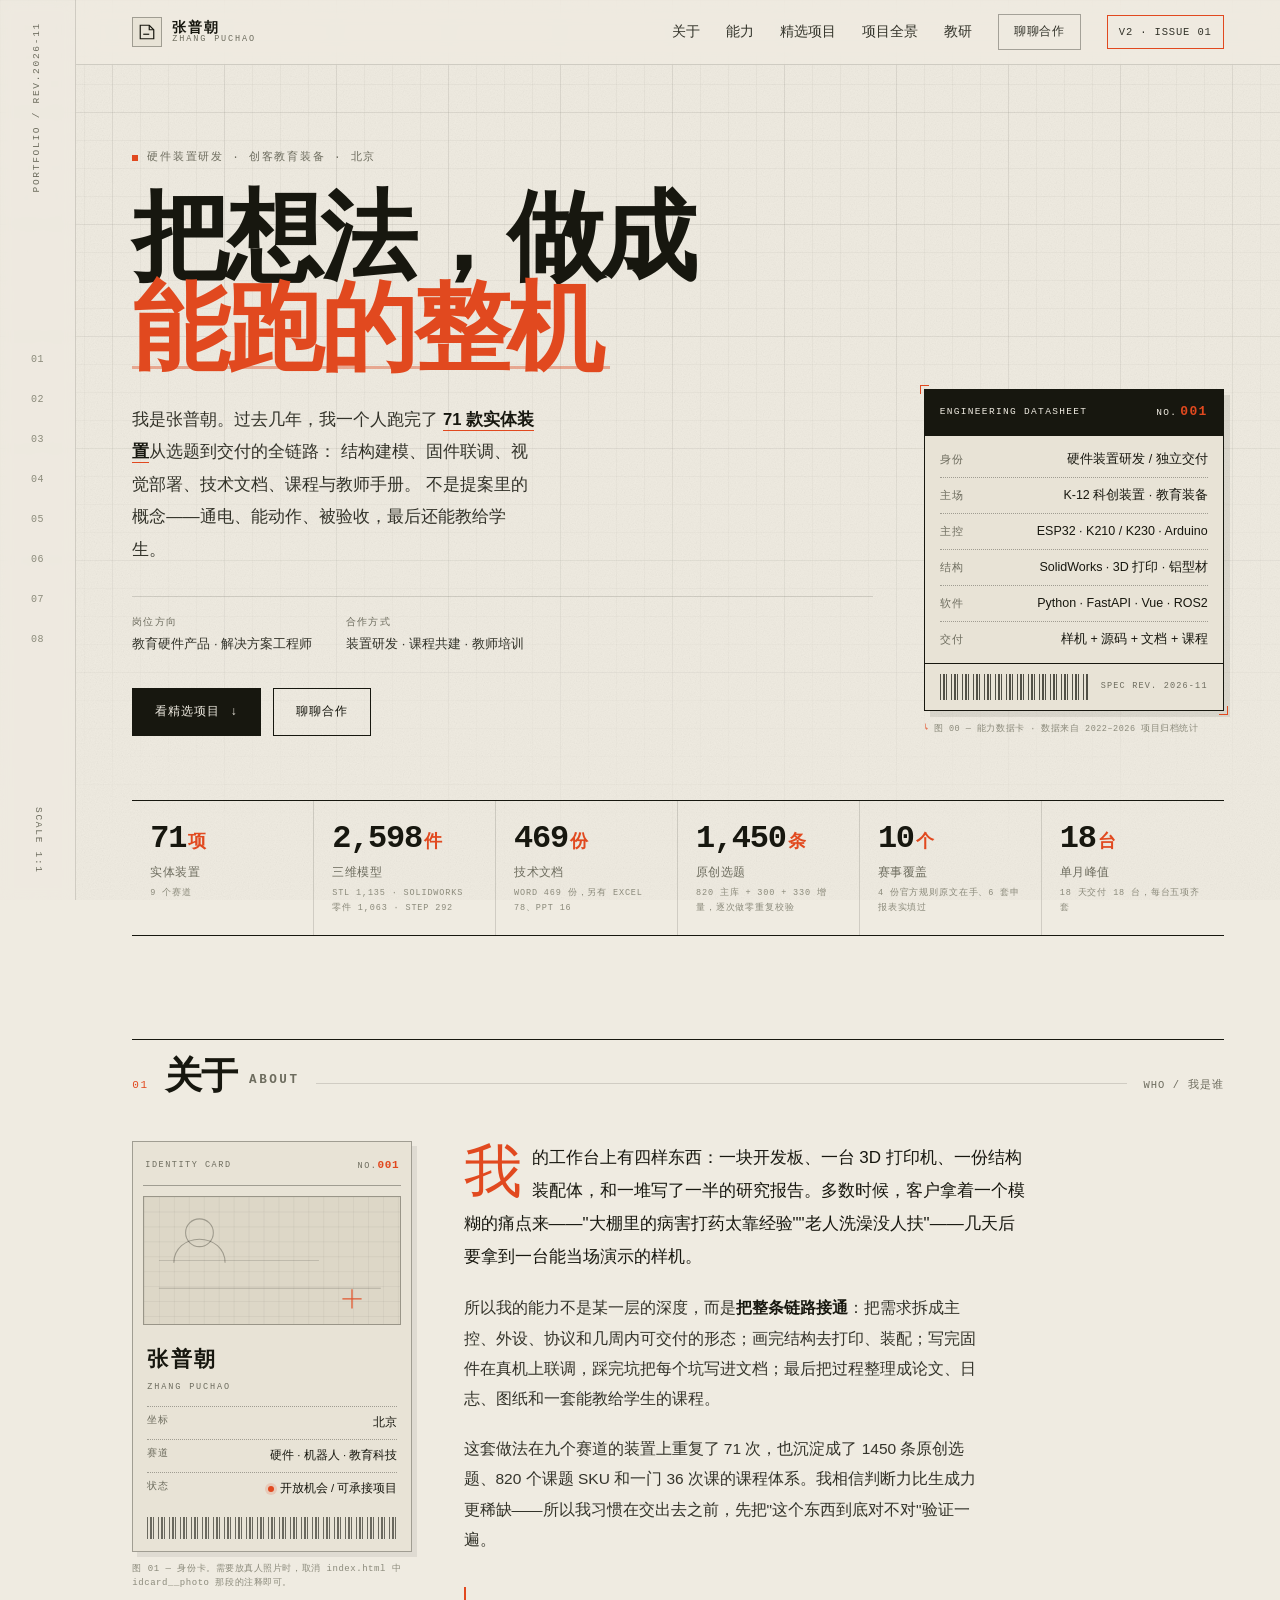
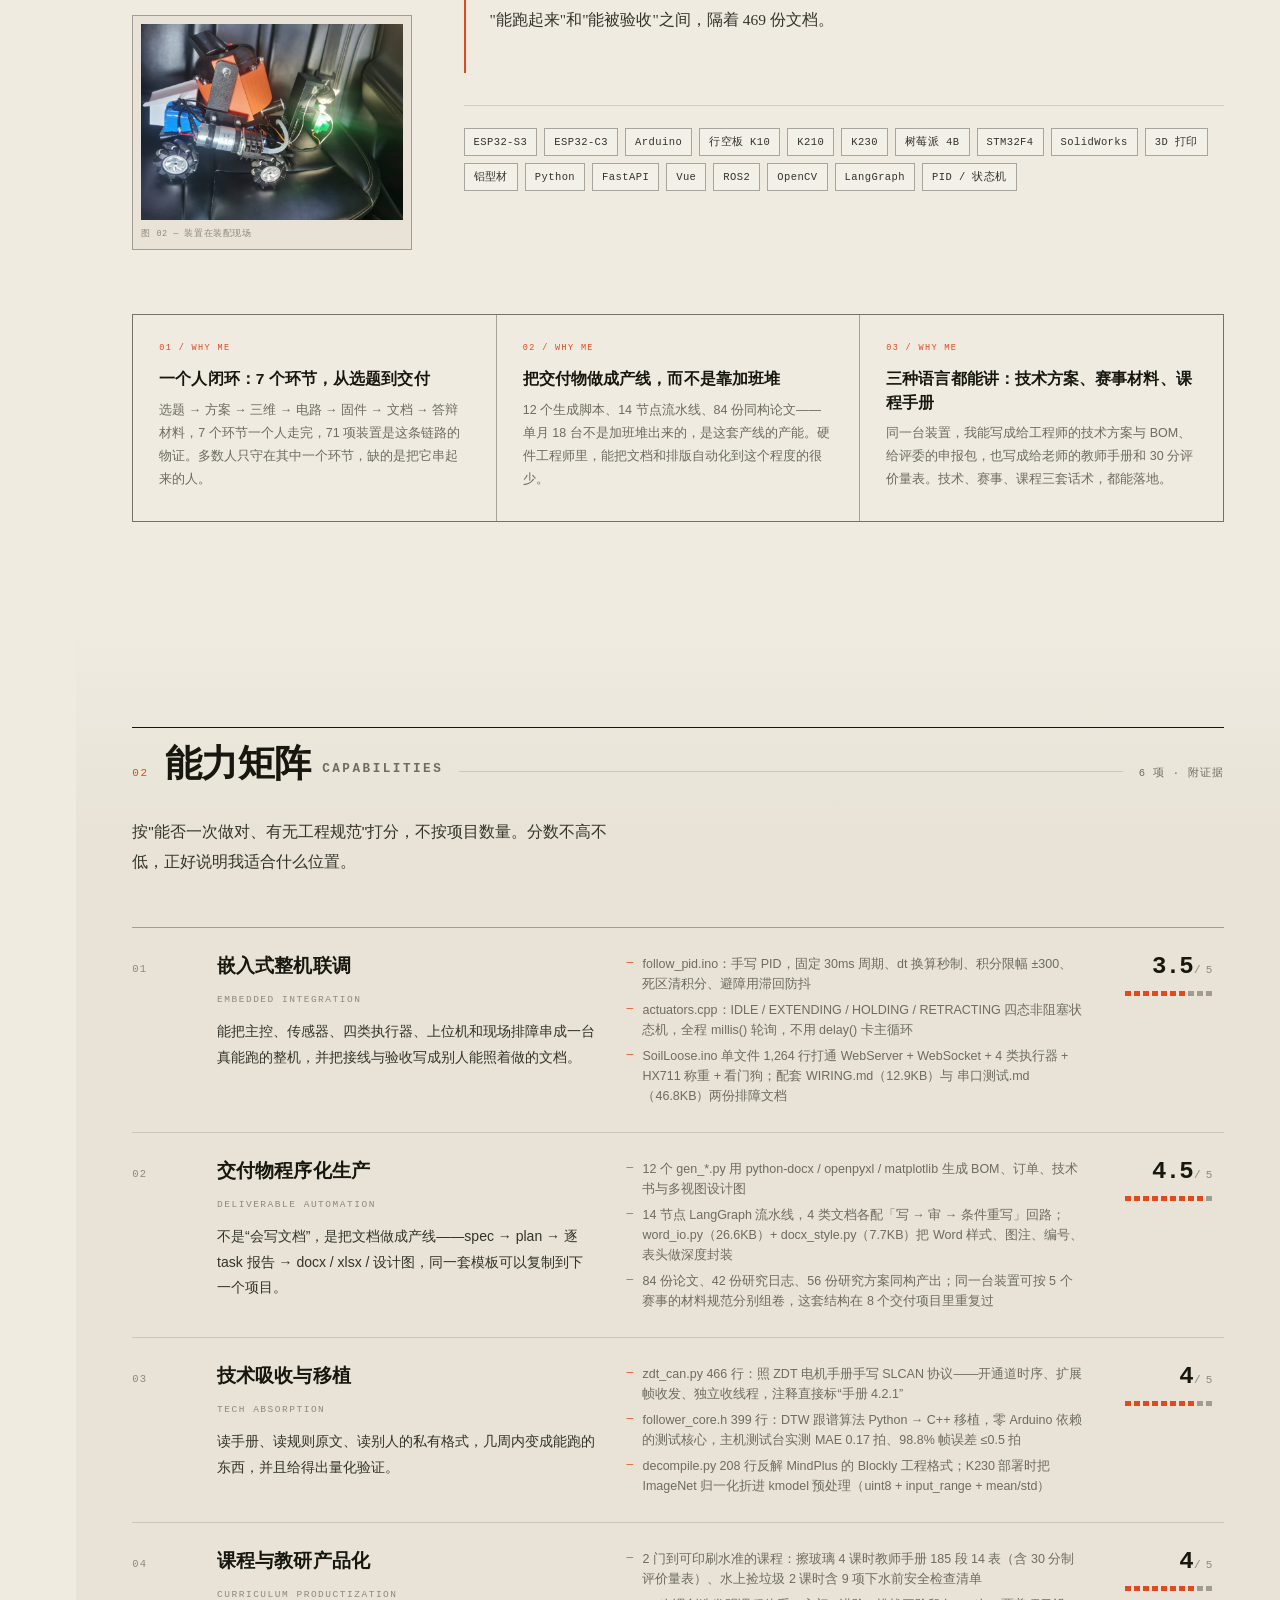
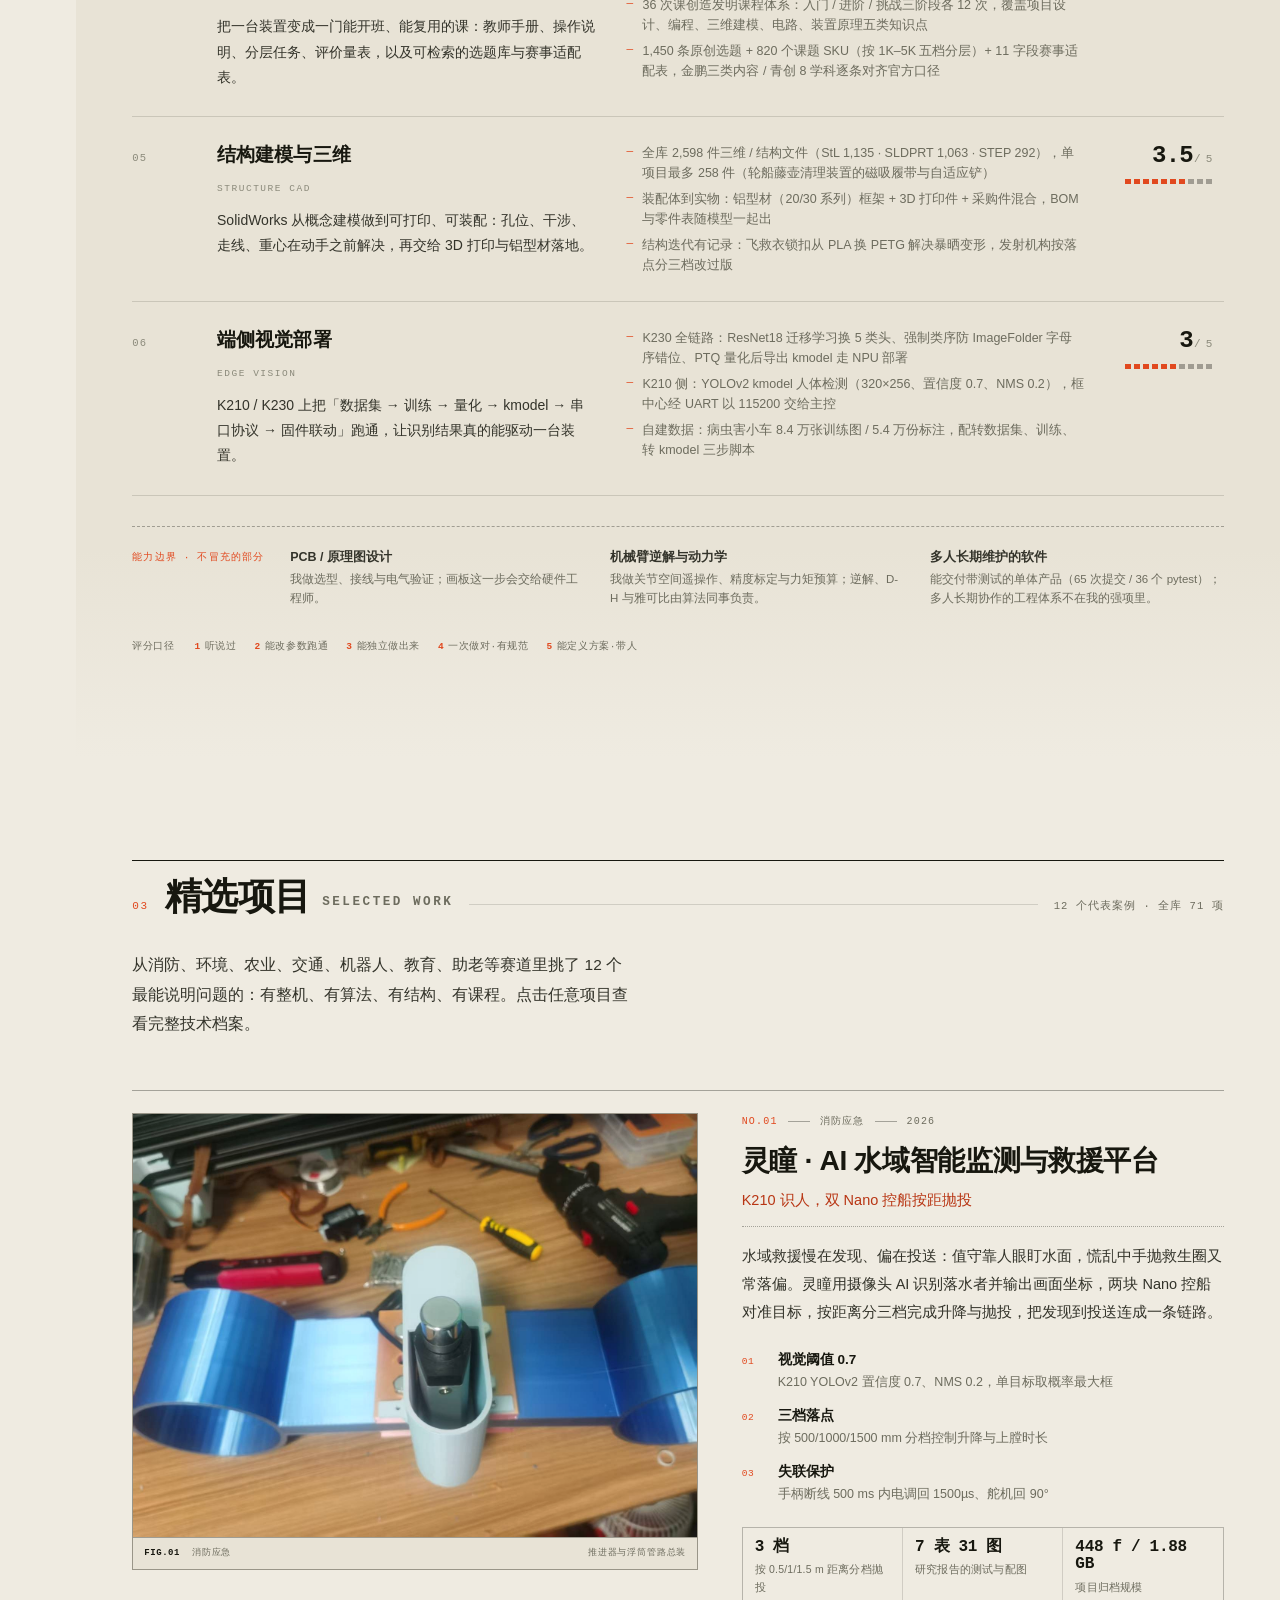
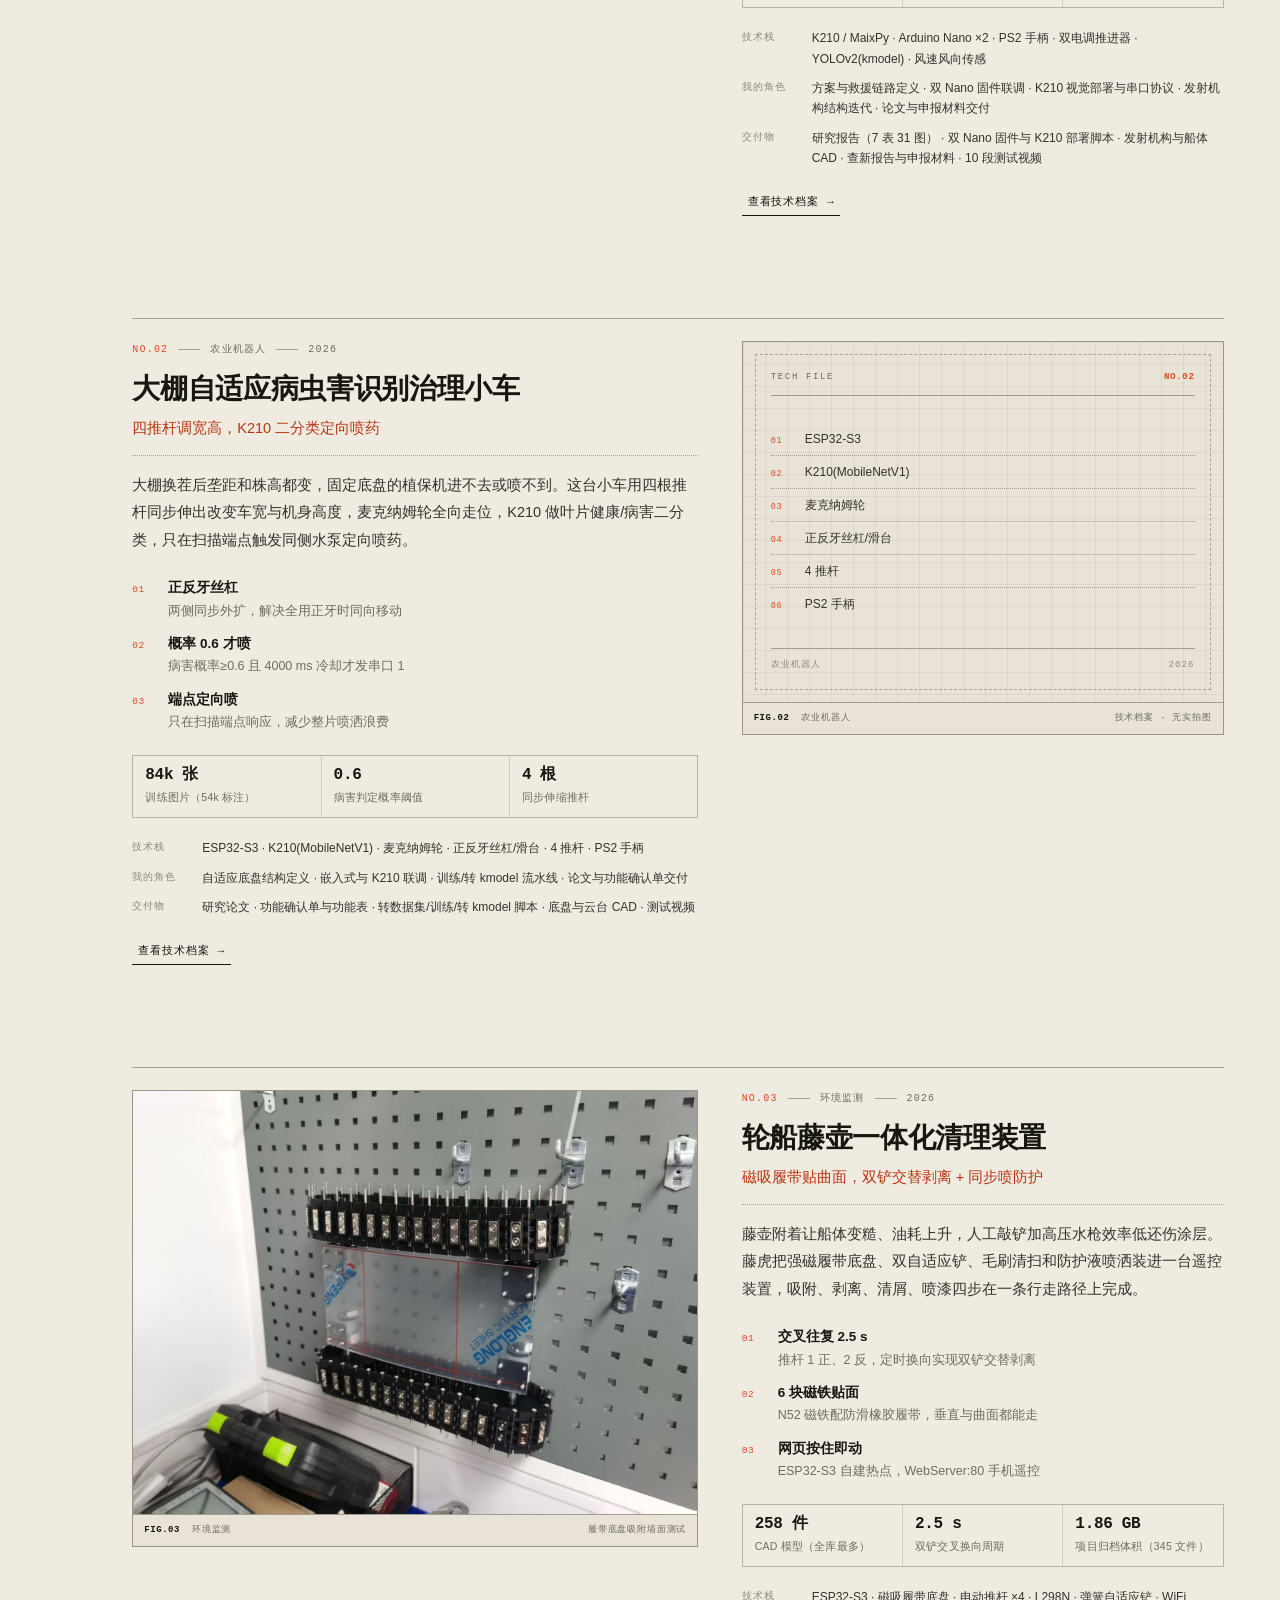
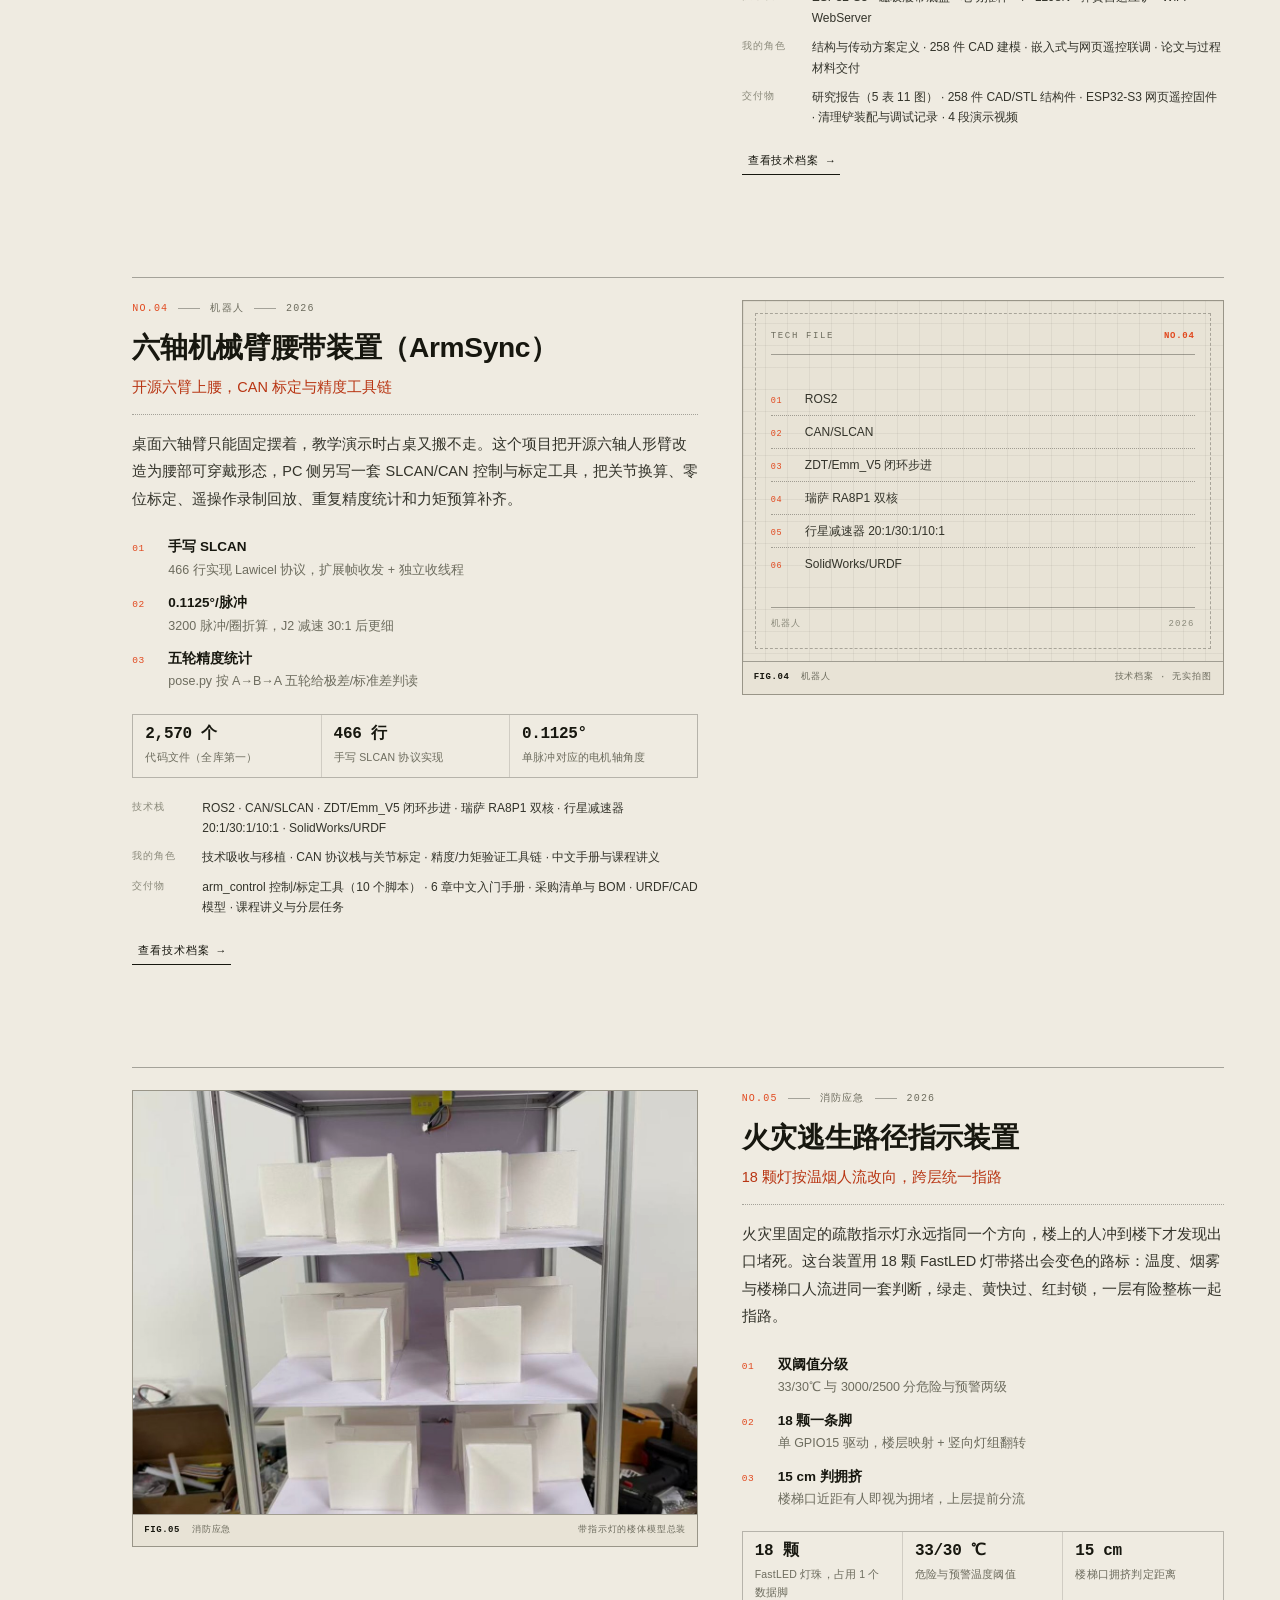
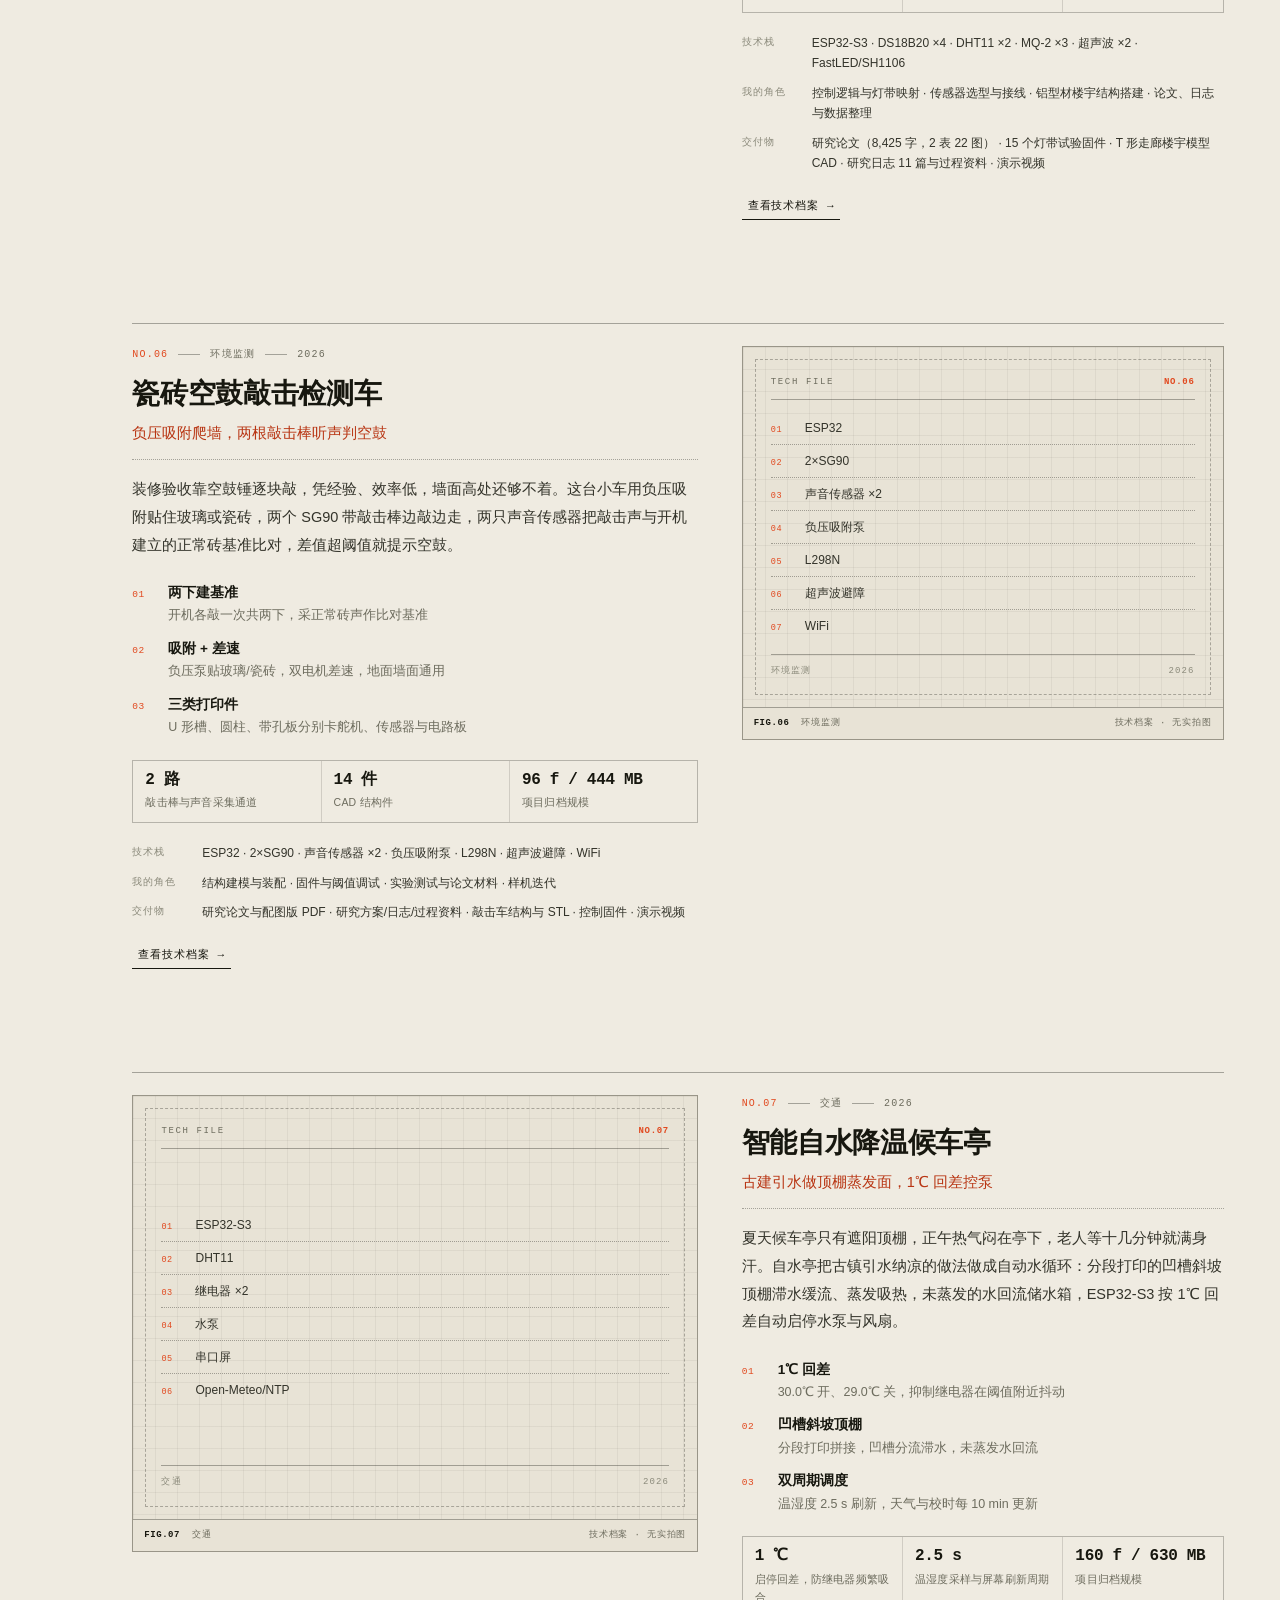
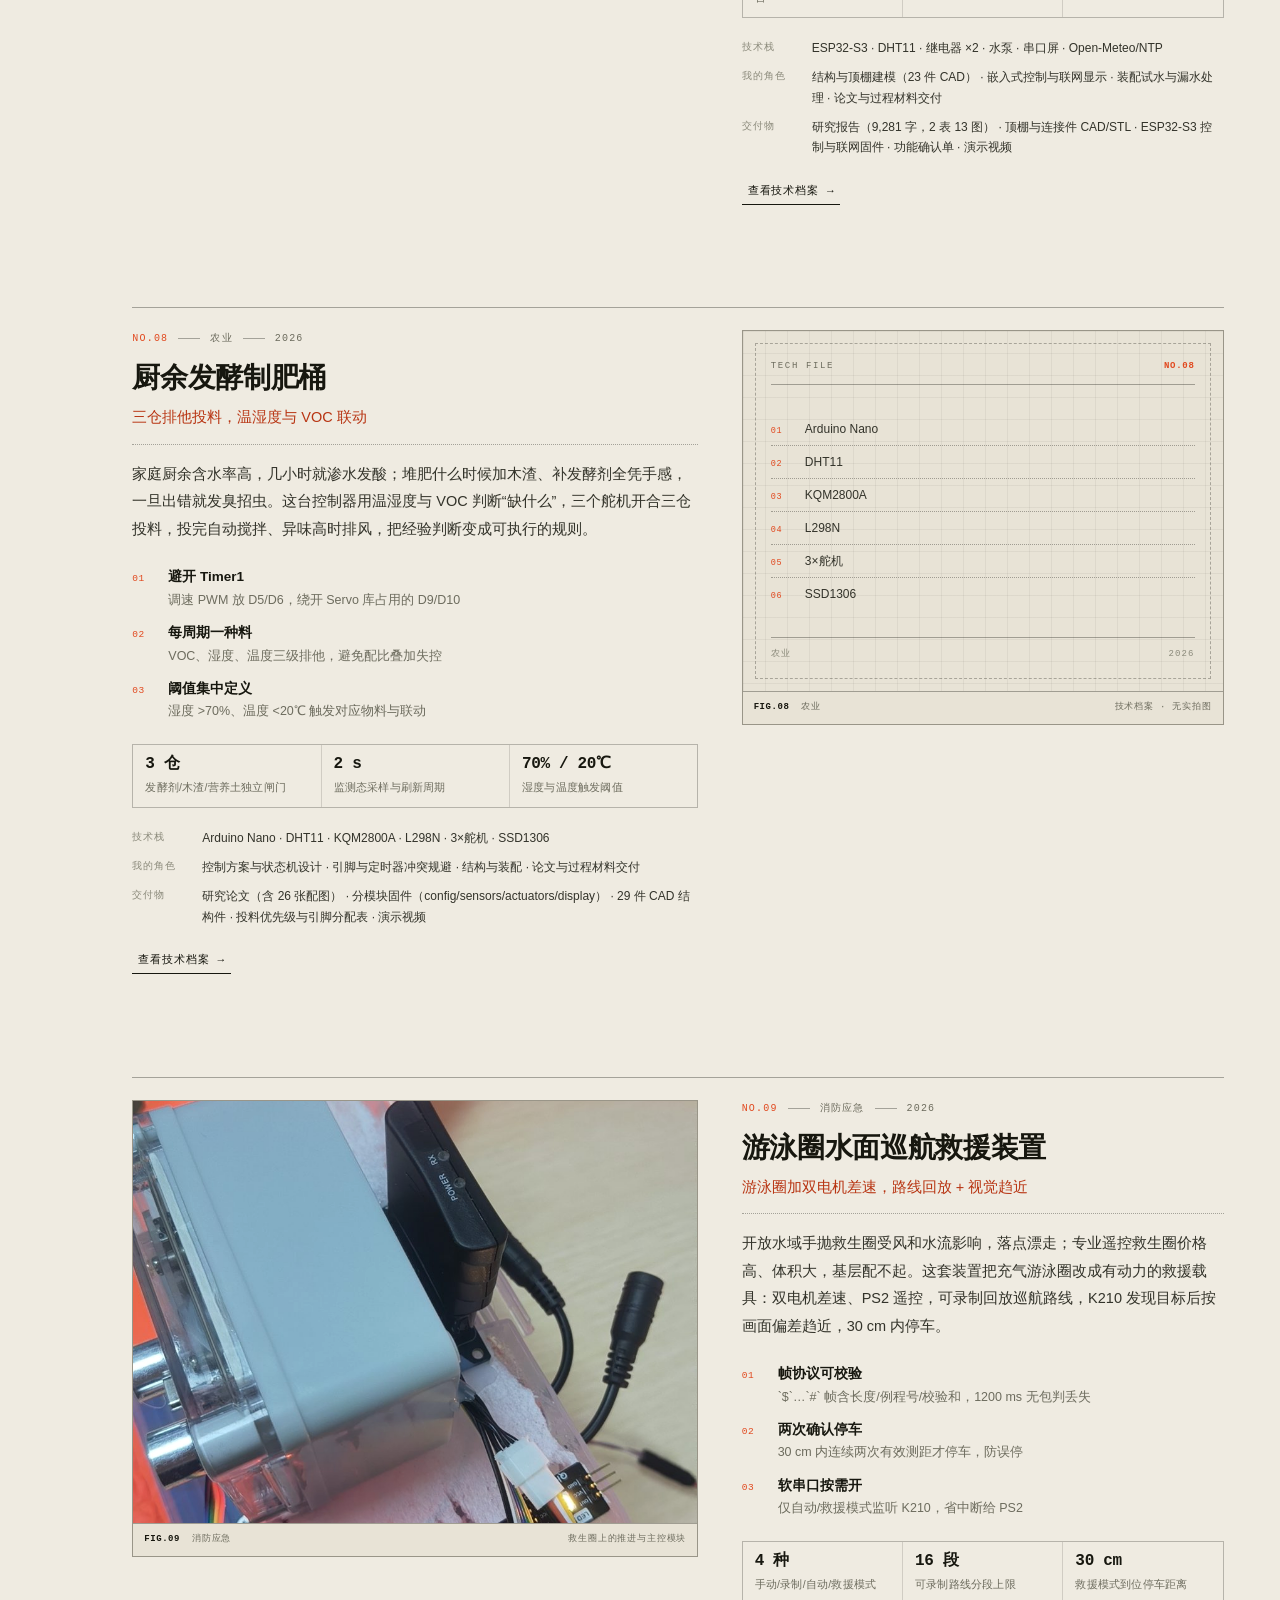
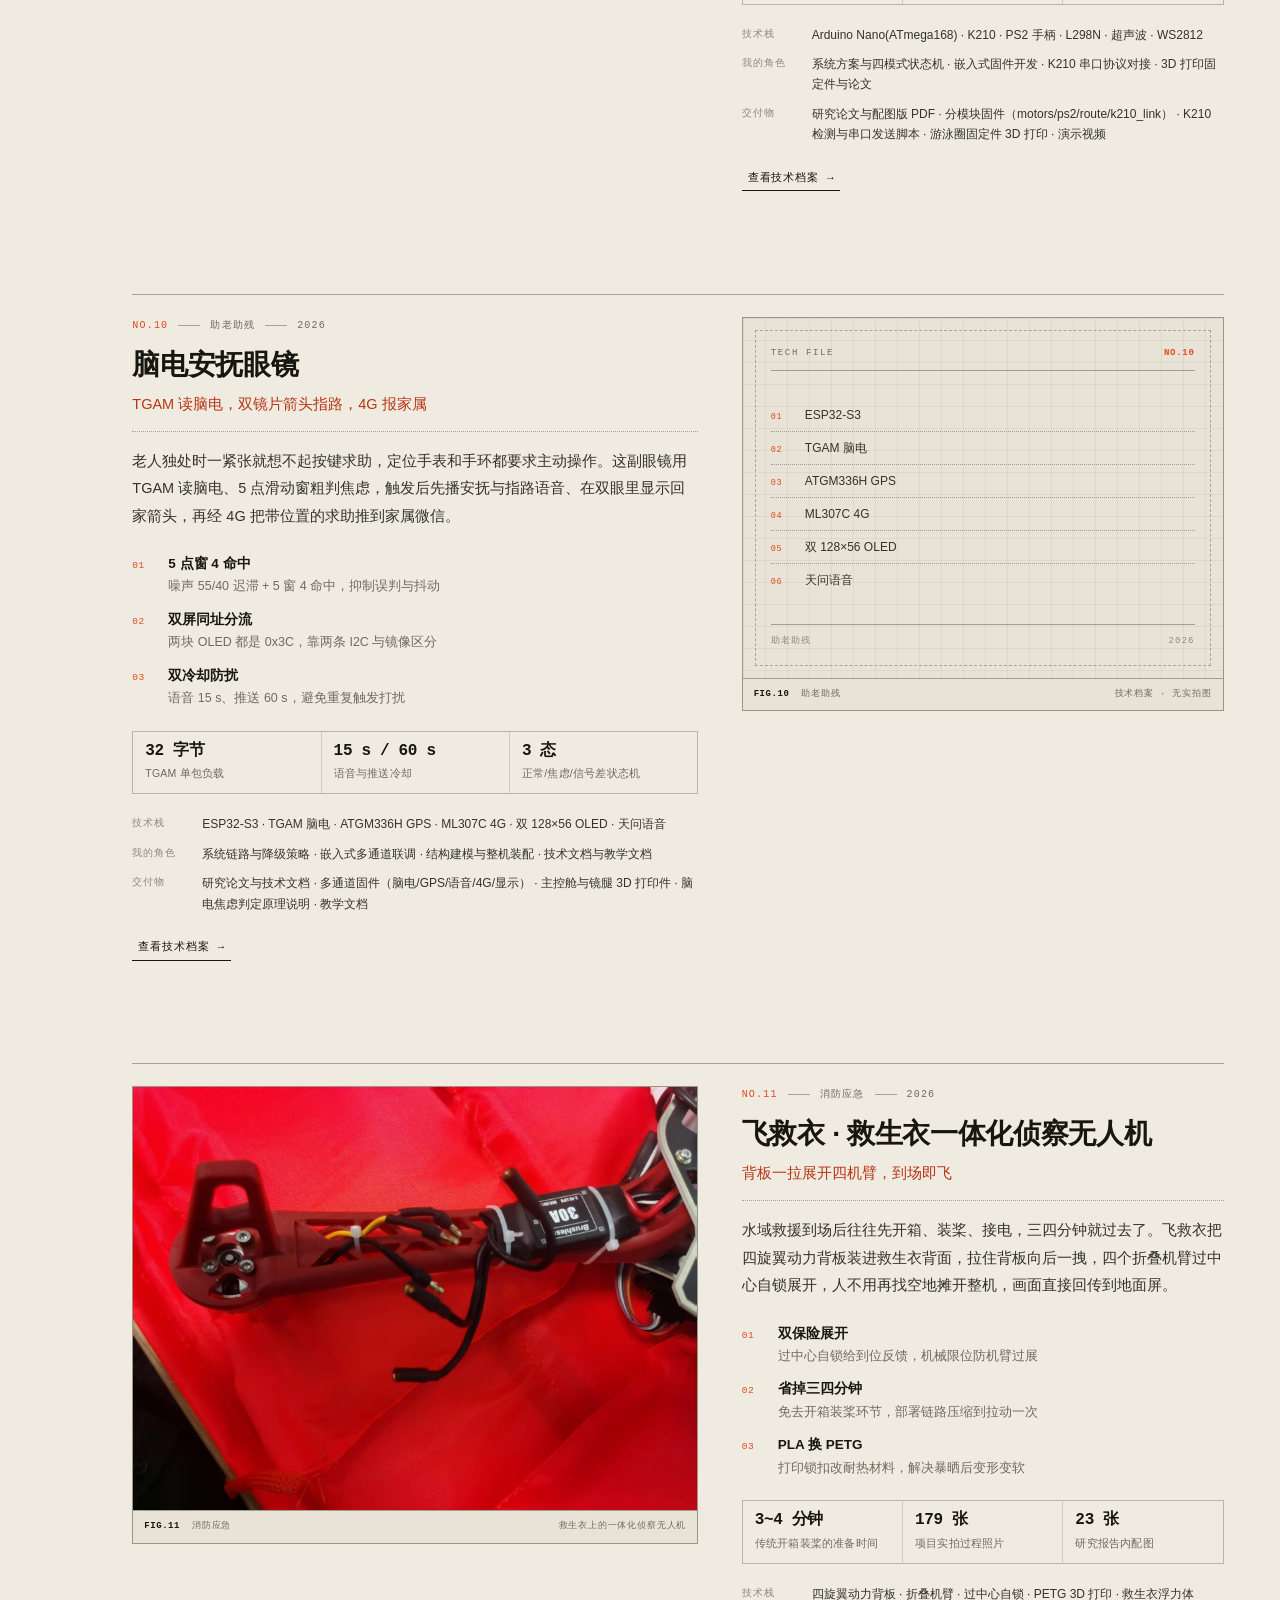
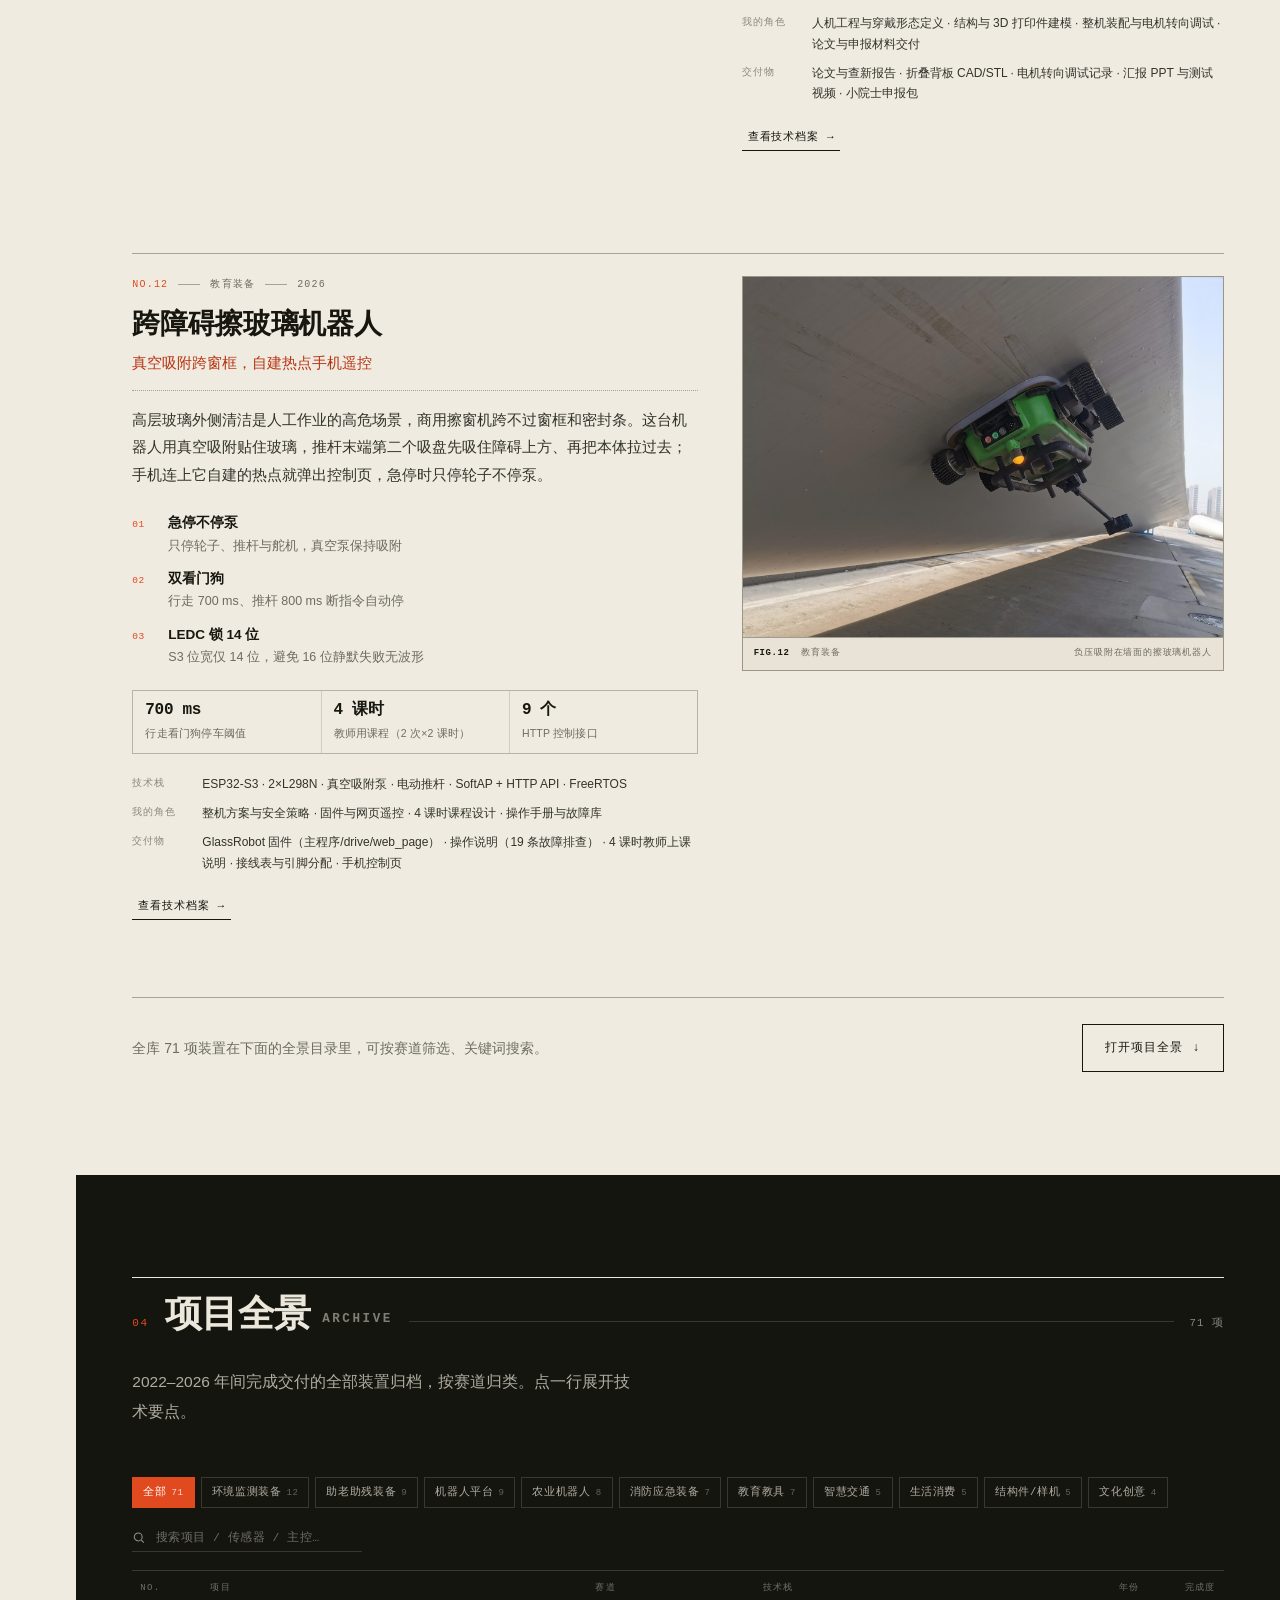
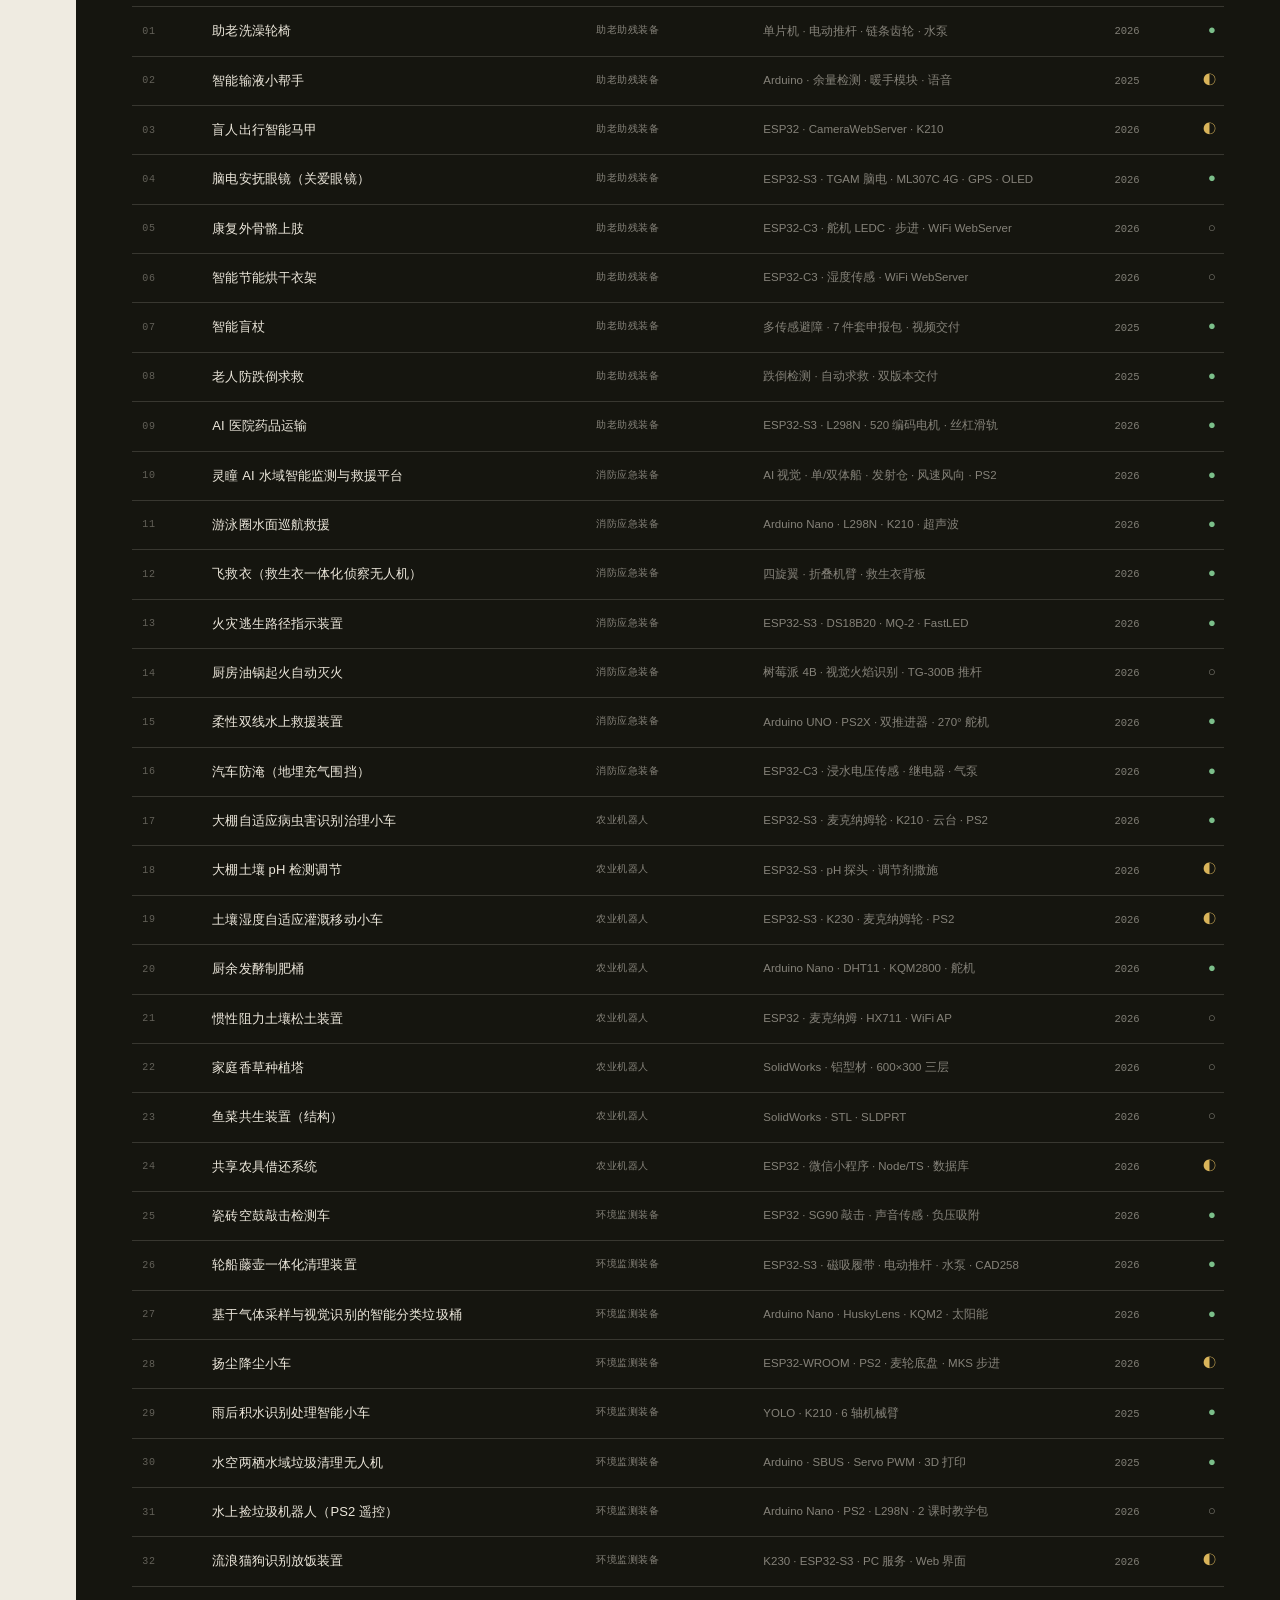
==== v1.html @ 4d41cb61 "Portfolio site: V2 magazine edition (default) + V1 industrial spec sheet" ====
<!doctype html>
<html lang="zh-CN">
<head>
<meta charset="utf-8">
<meta name="viewport" content="width=device-width, initial-scale=1">
<title>张普朝 · 硬件装置研发与创客教育装备 | 作品集 2026</title>
<meta name="description" content="张普朝的个人作品集：71 款实体装置、469 份技术文档、1450 条原创选题。硬件装置研发 / 嵌入式整机联调 / 结构与三维建模 / 技术文档与课程交付。">
<meta name="theme-color" content="#efebe1">
<meta property="og:title" content="张普朝 · 硬件装置研发与创客教育装备">
<meta property="og:description" content="把想法做成能跑的整机：71 款装置，从选题、结构、固件、视觉到文档与课程。">
<meta property="og:type" content="website">
<link rel="icon" href="data:image/svg+xml,%3Csvg xmlns='http://www.w3.org/2000/svg' viewBox='0 0 32 32'%3E%3Crect width='32' height='32' fill='%23efebe1'/%3E%3Cpath d='M6 26V6h13l5 5v15z' fill='none' stroke='%2317170f' stroke-width='2'/%3E%3Cpath d='M19 6v5h5' fill='none' stroke='%2317170f' stroke-width='2'/%3E%3Crect x='9' y='17' width='10' height='2' fill='%23e1491f'/%3E%3C/svg%3E">
<meta name="author" content="张普朝">
<script type="application/ld+json">
{
  "@context": "https://schema.org",
  "@type": "Person",
  "name": "张普朝",
  "alternateName": "ZHANG PUCHAO",
  "jobTitle": "硬件装置研发 / 嵌入式系统集成",
  "description": "K-12 科创装置研发与交付，71 项实体装置，覆盖助老助残、消防应急、农业、环境监测、交通、教育等赛道。",
  "address": { "@type": "PostalAddress", "addressLocality": "北京", "addressCountry": "CN" },
  "knowsAbout": ["嵌入式系统", "ESP32", "机器视觉部署", "SolidWorks", "电子电路", "课程设计"],
  "email": "mailto:hello@example.com"
}
</script>
<link rel="stylesheet" href="assets/css/site.css">
</head>
<body>

<div class="paper-grain" aria-hidden="true"></div>
<a class="skiplink" href="#about">跳到正文</a>
<div class="grid-field" aria-hidden="true"></div>
<div class="scroll-progress" aria-hidden="true"><i></i></div>

<!-- 左侧图签栏（技术图纸的装订边） -->
<aside class="rail" aria-hidden="true">
  <div class="rail__top">PORTFOLIO&nbsp;/&nbsp;REV.2026-11</div>
  <nav class="rail__dots" id="rail-nav">
    <a href="#about" data-r="01"><span>01</span><b>关于</b></a>
    <a href="#capabilities" data-r="02"><span>02</span><b>能力</b></a>
    <a href="#work" data-r="03"><span>03</span><b>项目</b></a>
    <a href="#archive" data-r="04"><span>04</span><b>全景</b></a>
    <a href="#process" data-r="05"><span>05</span><b>方法</b></a>
    <a href="#edu" data-r="06"><span>06</span><b>教研</b></a>
    <a href="#timeline" data-r="07"><span>07</span><b>履历</b></a>
    <a href="#contact" data-r="08"><span>08</span><b>联系</b></a>
  </nav>
  <div class="rail__bottom">SCALE 1:1</div>
</aside>

<header class="topbar">
  <a class="brand" href="#top">
    <span class="brand__mark" aria-hidden="true">
      <svg viewBox="0 0 24 24" width="18" height="18"><path d="M3 21V3h12l6 6v12z" fill="none" stroke="currentColor" stroke-width="1.6"/><path d="M15 3v6h6" fill="none" stroke="currentColor" stroke-width="1.6"/><path d="M7 15h8" stroke="currentColor" stroke-width="1.6"/></svg>
    </span>
    <span class="brand__txt">
      <b>张普朝</b>
      <i>ZHANG PUCHAO</i>
    </span>
  </a>
  <nav class="topnav" id="topnav">
    <a href="#about">关于</a>
    <a href="#capabilities">能力</a>
    <a href="#work">精选项目</a>
    <a href="#archive">项目全景</a>
    <a href="#edu">教研</a>
    <a href="#contact" class="topnav__cta">聊聊合作</a>
    <a href="index.html" class="topnav__v2" title="打开暗色霓虹版（V2）">V2 · ISSUE 01</a>
  </nav>
  <button class="navtoggle" id="navtoggle" aria-label="打开菜单" aria-expanded="false"><span></span><span></span></button>
</header>

<main id="top">

  <!-- ══════════════ HERO ══════════════ -->
  <section class="hero" id="hero">
    <div class="hero__grid">
      <div class="hero__main">
        <p class="eyebrow"><span class="eyebrow__dot"></span>硬件装置研发 · 创客教育装备 · 北京</p>
        <h1 class="hero__title">
          把想法，做成<br>
          <span class="hero__title-hl">能跑的整机</span>
        </h1>
        <p class="hero__lede">
          我是张普朝。过去几年，我一个人跑完了 <b>71 款实体装置</b>从选题到交付的全链路：
          结构建模、固件联调、视觉部署、技术文档、课程与教师手册。
          不是提案里的概念——通电、能动作、被验收，最后还能教给学生。
        </p>
        <div class="hero__meta">
          <span><i>岗位方向</i>教育硬件产品 · 解决方案工程师</span>
          <span><i>合作方式</i>装置研发 · 课程共建 · 教师培训</span>
        </div>
        <div class="hero__actions">
          <a class="btn btn--solid" href="#work">看精选项目 <span aria-hidden="true">↓</span></a>
          <a class="btn btn--ghost" href="#contact">聊聊合作</a>
        </div>
      </div>

      <div class="hero__side">
      <aside class="spec" aria-label="工程数据卡">
        <div class="spec__head">
          <span class="spec__tag">ENGINEERING&nbsp;DATASHEET</span>
          <span class="spec__no">NO.<b>001</b></span>
        </div>
        <dl class="spec__rows">
          <div><dt>身份</dt><dd>硬件装置研发 / 独立交付</dd></div>
          <div><dt>主场</dt><dd>K-12 科创装置 · 教育装备</dd></div>
          <div><dt>主控</dt><dd>ESP32 · K210 / K230 · Arduino</dd></div>
          <div><dt>结构</dt><dd>SolidWorks · 3D 打印 · 铝型材</dd></div>
          <div><dt>软件</dt><dd>Python · FastAPI · Vue · ROS2</dd></div>
          <div><dt>交付</dt><dd>样机 + 源码 + 文档 + 课程</dd></div>
        </dl>
        <div class="spec__foot">
          <div class="barcode" aria-hidden="true"></div>
          <span>SPEC REV. 2026-11</span>
        </div>
      </aside>
      <p class="hero__note"><span aria-hidden="true">↳</span> 图 00 — 能力数据卡 · 数据来自 2022–2026 项目归档统计</p>
      </div>
    </div>

    <div class="statstrip" id="statstrip" aria-label="关键数据">
      <!-- JS 注入 -->
    </div>
  </section>

  <!-- ══════════════ 01 ABOUT ══════════════ -->
  <section class="section" id="about">
    <header class="shead">
      <span class="shead__no">01</span>
      <h2 class="shead__title">关于<em>ABOUT</em></h2>
      <span class="shead__rule" aria-hidden="true"></span>
      <span class="shead__note">WHO / 我是谁</span>
    </header>

    <div class="about">
      <div class="about__side">
        <figure class="idcard">
          <div class="idcard__head">
            <span>IDENTITY CARD</span>
            <span>NO.<b>001</b></span>
          </div>
          <!-- 想放真人照片：把下面这行注释换成注释中的 <img> 即可（建议 3:4 竖图）
          <div class="idcard__photo"><img src="assets/img/portrait.jpg" alt="张普朝"></div>
          -->
          <div class="idcard__mark" aria-hidden="true">
            <svg viewBox="0 0 240 120" preserveAspectRatio="xMidYMid slice">
              <defs>
                <pattern id="p1" width="14" height="14" patternUnits="userSpaceOnUse">
                  <path d="M14 0H0v14" fill="none" stroke="rgba(23,23,15,.14)" stroke-width=".7"/>
                </pattern>
              </defs>
              <rect width="240" height="120" fill="url(#p1)"/>
              <path d="M14 86h208" stroke="rgba(23,23,15,.22)"/>
              <path d="M14 60h150" stroke="rgba(23,23,15,.16)"/>
              <path d="M186 96h18M195 87v18" stroke="#e1491f" stroke-width="1.2"/>
              <circle cx="52" cy="34" r="13" fill="none" stroke="rgba(23,23,15,.35)"/>
              <path d="M28 62c0-13 11-22 24-22s24 9 24 22" fill="none" stroke="rgba(23,23,15,.35)"/>
            </svg>
          </div>
          <figcaption class="idcard__body">
            <b class="idcard__name">张普朝</b>
            <span class="idcard__en">ZHANG PUCHAO</span>
            <dl>
              <div><dt>坐标</dt><dd>北京</dd></div>
              <div><dt>赛道</dt><dd>硬件 · 机器人 · 教育科技</dd></div>
              <div><dt>状态</dt><dd><i class="dot-live"></i>开放机会 / 可承接项目</dd></div>
            </dl>
            <div class="barcode idcard__barcode" aria-hidden="true"></div>
          </figcaption>
        </figure>
        <p class="about__caption">图 01 — 身份卡。需要放真人照片时，取消 index.html 中 idcard__photo 那段的注释即可。</p>
        <figure class="sidefig">
          <img src="assets/img/hero-1.jpg" alt="装置在装配现场调试" loading="lazy" decoding="async">
          <figcaption>图 02 — 装置在装配现场</figcaption>
        </figure>
      </div>

      <div class="about__body" id="about-body">
        <p class="lede dropcap">我的工作台上有四样东西：一块开发板、一台 3D 打印机、一份结构装配体，和一堆写了一半的研究报告。多数时候，客户拿着一个模糊的痛点来——"大棚里的病害打药太靠经验""老人洗澡没人扶"——几天后要拿到一台能当场演示的样机。</p>
        <p>所以我的能力不是某一层的深度，而是<b>把整条链路接通</b>：把需求拆成主控、外设、协议和几周内可交付的形态；画完结构去打印、装配；写完固件在真机上联调，踩完坑把每个坑写进文档；最后把过程整理成论文、日志、图纸和一套能教给学生的课程。</p>
        <p>这套做法在九个赛道的装置上重复了 71 次，也沉淀成了 1450 条原创选题、820 个课题 SKU 和一门 36 次课的课程体系。我相信判断力比生成力更稀缺——所以我习惯在交出去之前，先把"这个东西到底对不对"验证一遍。</p>

        <div class="pullquote">
          <p>"能跑起来"和"能被验收"之间，隔着 469 份文档。</p>
        </div>

        <ul class="chips chips--tools" aria-label="工具栈">
          <li>ESP32-S3</li><li>ESP32-C3</li><li>Arduino</li><li>行空板 K10</li><li>K210</li><li>K230</li>
          <li>树莓派 4B</li><li>STM32F4</li><li>SolidWorks</li><li>3D 打印</li><li>铝型材</li>
          <li>Python</li><li>FastAPI</li><li>Vue</li><li>ROS2</li><li>OpenCV</li><li>LangGraph</li><li>PID / 状态机</li>
        </ul>
      </div>
    </div>

    <div class="strengths" id="strengths" aria-label="差异化优势"><!-- JS 注入 --></div>
  </section>

  <!-- ══════════════ 02 CAPABILITIES ══════════════ -->
  <section class="section section--tint" id="capabilities">
    <header class="shead">
      <span class="shead__no">02</span>
      <h2 class="shead__title">能力矩阵<em>CAPABILITIES</em></h2>
      <span class="shead__rule" aria-hidden="true"></span>
      <span class="shead__note">6 项 · 附证据</span>
    </header>
    <p class="section__intro">按"能否一次做对、有无工程规范"打分，不按项目数量。分数不高不低，正好说明我适合什么位置。</p>
    <div class="cap" id="cap-list"><!-- JS 注入 --></div>
    <div class="cap__legend">
      <span>评分口径</span>
      <ol>
        <li><b>1</b>听说过</li><li><b>2</b>能改参数跑通</li><li><b>3</b>能独立做出来</li><li><b>4</b>一次做对·有规范</li><li><b>5</b>能定义方案·带人</li>
      </ol>
    </div>
  </section>

  <!-- ══════════════ 03 SELECTED WORK ══════════════ -->
  <section class="section" id="work">
    <header class="shead">
      <span class="shead__no">03</span>
      <h2 class="shead__title">精选项目<em>SELECTED&nbsp;WORK</em></h2>
      <span class="shead__rule" aria-hidden="true"></span>
      <span class="shead__note">12 个代表案例 · 全库 71 项</span>
    </header>
    <p class="section__intro">从消防、环境、农业、交通、机器人、教育、助老等赛道里挑了 12 个最能说明问题的：有整机、有算法、有结构、有课程。点击任意项目查看完整技术档案。</p>
    <div class="cases" id="case-list"><!-- JS 注入 --></div>
    <div class="work__more">
      <p>全库 71 项装置在下面的全景目录里，可按赛道筛选、关键词搜索。</p>
      <a class="btn btn--ghost" href="#archive">打开项目全景 <span aria-hidden="true">↓</span></a>
    </div>
  </section>

  <!-- ══════════════ 04 ARCHIVE ══════════════ -->
  <section class="section section--ink" id="archive">
    <header class="shead shead--inv">
      <span class="shead__no">04</span>
      <h2 class="shead__title">项目全景<em>ARCHIVE</em></h2>
      <span class="shead__rule" aria-hidden="true"></span>
      <span class="shead__note" id="archive-total">71 项</span>
    </header>
    <p class="section__intro section__intro--inv">2022–2026 年间完成交付的全部装置归档，按赛道归类。点一行展开技术要点。</p>

    <div class="archive__bar">
      <div class="archive__chips" id="archive-chips" role="tablist" aria-label="按赛道筛选"></div>
      <label class="searchbox">
        <svg viewBox="0 0 24 24" width="15" height="15" aria-hidden="true"><circle cx="11" cy="11" r="7" fill="none" stroke="currentColor" stroke-width="1.8"/><path d="M16.5 16.5 21 21" stroke="currentColor" stroke-width="1.8"/></svg>
        <input type="search" id="archive-search" placeholder="搜索项目 / 传感器 / 主控…" aria-label="搜索项目">
      </label>
    </div>

    <div class="archive__table" role="table" aria-label="项目全景">
      <div class="archive__thead" role="row">
        <span role="columnheader">NO.</span>
        <span role="columnheader">项目</span>
        <span role="columnheader">赛道</span>
        <span role="columnheader">技术栈</span>
        <span role="columnheader" class="ta-r">年份</span>
        <span role="columnheader" class="ta-r">完成度</span>
      </div>
      <div id="archive-rows"><!-- JS 注入 --></div>
    </div>
    <p class="archive__status" id="archive-status" aria-live="polite"></p>
    <div class="archive__legend">
      <span>● 整机 + 成套材料</span><span>◐ 样机 / 材料不全</span><span>○ 仅代码或 CAD</span><span>△ 创意阶段</span>
    </div>
  </section>

  <!-- ══════════════ 05 PROCESS ══════════════ -->
  <section class="section" id="process">
    <header class="shead">
      <span class="shead__no">05</span>
      <h2 class="shead__title">工作方法<em>PROCESS</em></h2>
      <span class="shead__rule" aria-hidden="true"></span>
      <span class="shead__note">5 个环节 · 一条链路</span>
    </header>
    <p class="section__intro">同一套流程在 71 个项目上跑过，所以排产、交付和验收是可预期的。</p>
    <ol class="process" id="process-list">
      <li class="process__step">
        <span class="process__no">01</span>
        <h3>定义问题</h3>
        <p class="process__en">DEFINE</p>
        <p>把模糊的痛点拆成可验证的需求：谁在用、现在怎么做、差在哪、验收标准是什么。同时做赛事/课程侧的适配判断。</p>
        <ul><li>需求拆解与场景还原</li><li>差异化点与创新点提炼</li><li>交付边界与成本估算</li></ul>
      </li>
      <li class="process__step">
        <span class="process__no">02</span>
        <h3>方案与结构</h3>
        <p class="process__en">DESIGN</p>
        <p>定主控与传感链路，画结构。SolidWorks 建模到可打印、可装配：孔位、干涉、走线、重心都在这步解决。</p>
        <ul><li>主控 / 传感 / 执行选型</li><li>三维建模与装配验证</li><li>BOM 与采购清单</li></ul>
      </li>
      <li class="process__step">
        <span class="process__no">03</span>
        <h3>原型与联调</h3>
        <p class="process__en">BUILD</p>
        <p>打印、装配、焊线、烧固件。真机联调是最花时间的一步：I2C 掉线、舵机供电不足、PID 积分饱和——都在这里踩。</p>
        <ul><li>固件与状态机 / PID</li><li>多协议打通（PS2 / UART / WiFi）</li><li>视觉模型部署（K210 / K230）</li></ul>
      </li>
      <li class="process__step">
        <span class="process__no">04</span>
        <h3>验证与文档</h3>
        <p class="process__en">VERIFY</p>
        <p>用清单化的方式验收，而不是"看起来能用"。同时产出研究报告、研究日志、图纸、接线表与测试记录，让交付可复现。</p>
        <ul><li>验收清单与串口测试脚本</li><li>研究论文 / 日志 / 查新材料</li><li>接线表 · BOM · 测试记录</li></ul>
      </li>
      <li class="process__step">
        <span class="process__no">05</span>
        <h3>交付与教学</h3>
        <p class="process__en">DELIVER</p>
        <p>把装置变成能上课、能答辩的东西：教师手册、操作说明、分层任务、评价量表，以及给老师的培训。</p>
        <ul><li>教师手册与操作说明</li><li>课时设计与评价量表</li><li>教师培训与答疑</li></ul>
      </li>
    </ol>
  </section>

  <!-- ══════════════ 06 EDUCATION ══════════════ -->
  <section class="section section--tint" id="edu">
    <header class="shead">
      <span class="shead__no">06</span>
      <h2 class="shead__title">教研资产<em>EDUCATION</em></h2>
      <span class="shead__rule" aria-hidden="true"></span>
      <span class="shead__note">课程 · 选题库 · 赛事适配</span>
    </header>
    <p class="section__intro">装置只是一半。另一半是把它变成一门课、一套教师能直接用起来的材料，以及一个可以被检索的选题库。</p>

    <div class="edu__grid">
      <article class="edu__card edu__card--wide">
        <div class="edu__card-main">
          <header>
            <span class="edu__kicker">COURSE 01</span>
            <h3>跨障碍擦玻璃机器人 · 4 课时</h3>
          </header>
          <p>教师手册 185 段、14 张表，含 30 分制评价量表与分层任务设计；配套 189 段操作说明。可直接交付给学校使用。</p>
          <ul class="edu__tags"><li>教师手册</li><li>操作说明</li><li>评价量表</li><li>分层任务</li></ul>
        </div>
        <dl class="edu__facts">
          <div><dt>课时</dt><dd>4</dd></div>
          <div><dt>教师手册</dt><dd>185 段</dd></div>
          <div><dt>表格</dt><dd>14 张</dd></div>
          <div><dt>评价量表</dt><dd>30 分</dd></div>
        </dl>
      </article>
      <article class="edu__card">
        <header>
          <span class="edu__kicker">COURSE 02</span>
          <h3>水上捡垃圾机器人 · 2 课时</h3>
        </header>
        <p>含 9 项下水前安全检查清单，2 课时完成"原理—装配—下水"闭环。</p>
        <ul class="edu__tags"><li>安全检查清单</li><li>2 课时</li></ul>
      </article>
      <article class="edu__card">
        <header>
          <span class="edu__kicker">CURRICULUM</span>
          <h3>创造发明课程体系 · 36 次课</h3>
        </header>
        <p>入门 / 进阶 / 挑战三阶段各 12 次，覆盖项目设计、编程、三维建模、电路、装置原理五类知识点。</p>
        <ul class="edu__tags"><li>三阶段</li><li>36 次课</li><li>师资培养</li></ul>
      </article>
    </div>

    <div class="edu__data">
      <div class="edu__stat"><b>1450</b><span>条原创选题</span></div>
      <div class="edu__stat"><b>820</b><span>个课题 SKU</span></div>
      <div class="edu__stat"><b>10</b><span>个赛事 / 活动</span></div>
      <div class="edu__stat"><b>469</b><span>份技术文档</span></div>
    </div>

    <div class="events">
      <h3 class="events__title">赛事适配知识<em>把"知道有比赛"做成"知道要交什么"</em></h3>
      <table class="events__table">
        <thead><tr><th>赛事 / 活动</th><th>层级</th><th>我掌握到的颗粒度</th></tr></thead>
        <tbody>
          <tr><td>金鹏科技论坛</td><td>区 → 市</td><td>四组别 · 三类参评内容 · 材料 7 件 · 原始性要求 · 时间节点</td></tr>
          <tr><td>青少年科技创新大赛（青创）</td><td>区 → 市 → 国</td><td>8 学科（含独立人工智能）· 查新报告 · 6 维评审 · 现场考察</td></tr>
          <tr><td>宋庆龄少年儿童发明奖</td><td>全国</td><td>发明作品申报表全字段实操（2 届）</td></tr>
          <tr><td>全球发明大会 ICC（中国区）</td><td>国际 / 全国</td><td>参赛声明 + 作品信息表 + 发明日志范式</td></tr>
          <tr><td>北京"小院士"项目研究展示</td><td>市级</td><td>研究报告 / 日志 / 摘要 / 个人陈述四件套 + 查重模板</td></tr>
          <tr><td>创客展示 · 校内挑战赛 · 清创</td><td>区 / 校</td><td>申报书、承诺书、团队分工表</td></tr>
        </tbody>
      </table>
    </div>
  </section>

  <!-- ══════════════ 07 TIMELINE ══════════════ -->
  <section class="section" id="timeline">
    <header class="shead">
      <span class="shead__no">07</span>
      <h2 class="shead__title">履历<em>TIMELINE</em></h2>
      <span class="shead__rule" aria-hidden="true"></span>
      <span class="shead__note">2022 — 2026</span>
    </header>
    <ol class="timeline" id="timeline-list"><!-- JS 注入 --></ol>
  </section>

  <!-- ══════════════ 08 CONTACT ══════════════ -->
  <section class="section section--contact" id="contact">
    <header class="shead">
      <span class="shead__no">08</span>
      <h2 class="shead__title">联系<em>CONTACT</em></h2>
      <span class="shead__rule" aria-hidden="true"></span>
      <span class="shead__note">开放机会 · 可承接项目</span>
    </header>

    <div class="contact">
      <div class="contact__main">
        <h3 class="contact__title">有装置要做，<br>或者正在找这样的一个人？</h3>
        <p class="contact__lede">求职方向：教育硬件产品经理 / 技术型解决方案工程师（FAE）。<br>合作方向：装置样机研发、嵌入式联调、结构与三维建模、技术文档与答辩材料、课程共建与教师培训。</p>
        <a class="contact__mail" id="contact-mail" href="mailto:hello@example.com">hello@example.com</a>
        <p class="contact__hint">邮件通常 1–2 天内回复；需要微信或电话，邮件里说一声。</p>
        <div class="contact__links">
          <a href="mailto:hello@example.com">邮箱</a>
          <span aria-hidden="true">/</span>
          <span>微信 · 邮件索取</span>
          <span aria-hidden="true">/</span>
          <span>北京 · UTC+8</span>
        </div>
      </div>
      <div class="contact__side">
        <div class="contact__box">
          <span class="contact__box-k">可承接</span>
          <ul>
            <li>装置整机研发（概念 → 样机 → 交付包）</li>
            <li>嵌入式固件与多传感器联调</li>
            <li>SolidWorks 建模 / 3D 打印 / 铝型材结构</li>
            <li>技术文档、研究报告、答辩与展示材料</li>
            <li>课程设计、教师手册、教师培训</li>
          </ul>
        </div>
        <div class="contact__box contact__box--alt">
          <span class="contact__box-k">响应</span>
          <dl>
            <div><dt>常驻</dt><dd>北京</dd></div>
            <div><dt>到岗</dt><dd>可谈</dd></div>
            <div><dt>交付</dt><dd>单台样机 1–3 周</dd></div>
          </dl>
        </div>
      </div>
    </div>
  </section>

</main>

<footer class="footer">
  <div class="footer__grid">
    <div>
      <p class="footer__name">张普朝 <span>ZHANG PUCHAO</span></p>
      <p class="footer__desc">硬件装置研发 · 创客教育装备 · 北京</p>
    </div>
    <div class="footer__meta">
      <p>本站为纯静态站点，所有数据来自 2022–2026 年项目归档统计；图片为项目实拍。</p>
      <p>© <span id="year">2026</span> 张普朝 · 保留所有权利</p>
    </div>
  </div>
  <div class="footer__rule" aria-hidden="true"></div>
  <div class="footer__bottom">
    <span>PORTFOLIO / REV.2026-11</span>
    <span>SHEET 1 OF 1 · SCALE 1:1</span>
    <a href="#top">回到顶部 ↑</a>
  </div>
</footer>

<!-- 技术档案弹层 -->
<div class="modal" id="modal" role="dialog" aria-modal="true" aria-labelledby="modal-title" hidden>
  <div class="modal__scrim" data-close></div>
  <div class="modal__sheet" role="document">
    <button class="modal__close" id="modal-close" aria-label="关闭">✕</button>
    <div class="modal__content" id="modal-content"></div>
  </div>
</div>

<noscript><p style="padding:2rem;font-family:monospace">这个站点用了一点点 JavaScript 来渲染项目列表，启用后可以看到完整内容。</p></noscript>

<script src="assets/js/data.js"></script>
<script src="assets/js/site.js"></script>
</body>
</html>
---- assets/css/site.css ----
/* ============================================================
   张普朝 · 作品集  —  工业规格书 / 技术图纸 视觉系统
   纯静态，无外部依赖（字体走系统栈，离线可用）
   ============================================================ */

/* ---------- 0. Tokens ---------- */
:root{
  --paper:      #efebe1;
  --paper-2:    #e8e3d6;
  --paper-3:    #ddd7c7;
  --ink:        #17170f;
  --ink-soft:   #33332a;
  --muted:      #6d6c5e;
  --muted-2:    #8b8a7b;
  --accent:     #e1491f;
  --accent-deep:#b83513;
  --line:       rgba(23,23,15,.14);
  --line-2:     rgba(23,23,15,.34);
  --line-3:     rgba(23,23,15,.62);
  --inv:        #15150f;
  --inv-soft:   #1e1e16;
  --inv-ink:    #ece7db;
  --inv-line:   rgba(236,231,219,.16);

  --font-sans: "Segoe UI Variable Display","Segoe UI","Helvetica Neue",Helvetica,
               "PingFang SC","Hiragino Sans GB","Microsoft YaHei UI","Microsoft YaHei",sans-serif;
  --font-mono: "Cascadia Mono","Cascadia Code",Consolas,"SFMono-Regular",
               ui-monospace,"Roboto Mono","JetBrains Mono",monospace;
  --font-serif: "Songti SC","Source Han Serif SC","Noto Serif CJK SC",SimSun,Georgia,serif;

  --rail: 76px;
  --pad: clamp(20px,4.4vw,68px);
  --maxw: 1520px;
  --ease: cubic-bezier(.16,1,.3,1);
}

/* ---------- 1. Reset ---------- */
*,*::before,*::after{box-sizing:border-box}
html{-webkit-text-size-adjust:100%; scroll-behavior:smooth}
body{
  margin:0; background:var(--paper); color:var(--ink);
  font-family:var(--font-sans); font-size:16px; line-height:1.72;
  font-feature-settings:"kern" 1,"liga" 1;
  -webkit-font-smoothing:antialiased; text-rendering:optimizeLegibility;
  overflow-x:hidden;
}
img,svg{display:block; max-width:100%}
a{color:inherit; text-decoration:none}
button{font:inherit; color:inherit; background:none; border:0; cursor:pointer}
ul,ol{margin:0; padding:0; list-style:none}
h1,h2,h3,h4,p,figure,dl,dd,dt{margin:0}
table{border-collapse:collapse; width:100%}
::selection{background:var(--accent); color:#fff}
:focus-visible{outline:2px solid var(--accent); outline-offset:3px}
.skiplink{
  position:fixed; left:16px; top:-60px; z-index:300; background:var(--ink); color:var(--paper);
  font-family:var(--font-mono); font-size:12px; padding:10px 16px; transition:top .25s var(--ease);
}
.skiplink:focus{top:16px}

/* ---------- 2. Background layers ---------- */
.paper-grain{
  position:fixed; inset:0; z-index:1; pointer-events:none; opacity:.5;
  background-image:url("data:image/svg+xml,%3Csvg xmlns='http://www.w3.org/2000/svg' width='180' height='180'%3E%3Cfilter id='n'%3E%3CfeTurbulence type='fractalNoise' baseFrequency='.85' numOctaves='3'/%3E%3CfeColorMatrix type='saturate' values='0'/%3E%3C/filter%3E%3Crect width='180' height='180' filter='url(%23n)' opacity='.22'/%3E%3C/svg%3E");
  mix-blend-mode:multiply;
}
.grid-field{
  position:fixed; inset:0; z-index:0; pointer-events:none;
  background-image:
    linear-gradient(to right, rgba(23,23,15,.055) 1px, transparent 1px),
    linear-gradient(to bottom, rgba(23,23,15,.055) 1px, transparent 1px),
    linear-gradient(to right, rgba(23,23,15,.03) 1px, transparent 1px),
    linear-gradient(to bottom, rgba(23,23,15,.03) 1px, transparent 1px);
  background-size: 112px 112px, 112px 112px, 28px 28px, 28px 28px;
  mask-image: radial-gradient(120% 100% at 50% 0%, #000 30%, rgba(0,0,0,.55) 70%, transparent 100%);
}
.scroll-progress{position:fixed; top:0; left:0; right:0; height:2px; z-index:90; background:transparent}
.scroll-progress i{display:block; height:100%; width:0; background:var(--accent); transition:width .1s linear}

/* ---------- 3. Chrome: rail + topbar ---------- */
.rail{
  position:fixed; inset:0 auto 0 0; width:var(--rail); z-index:80;
  border-right:1px solid var(--line);
  display:flex; flex-direction:column; align-items:center; justify-content:space-between;
  padding:22px 0 26px; background:rgba(239,235,225,.72); backdrop-filter:blur(6px);
}
.rail__top,.rail__bottom{
  font-family:var(--font-mono); font-size:9.5px; letter-spacing:.18em;
  color:var(--muted); writing-mode:vertical-rl; text-transform:uppercase;
}
.rail__top{transform:rotate(180deg)}
.rail__dots{display:flex; flex-direction:column; gap:2px; width:100%}
.rail__dots a{
  position:relative; display:flex; align-items:center; justify-content:center;
  height:38px; font-family:var(--font-mono); font-size:10px; letter-spacing:.06em;
  color:var(--muted-2); transition:color .3s var(--ease);
}
.rail__dots a b{
  position:absolute; left:calc(100% + 10px); white-space:nowrap;
  font-weight:500; font-size:10px; letter-spacing:.1em;
  opacity:0; transform:translateX(-6px); transition:.3s var(--ease);
  background:var(--ink); color:var(--paper); padding:4px 8px; pointer-events:none;
}
.rail__dots a:hover{color:var(--ink)}
.rail__dots a:hover b{opacity:1; transform:none}
.rail__dots a.is-active{color:var(--accent)}
.rail__dots a.is-active::before{
  content:""; position:absolute; left:-1px; top:50%; translate:0 -50%;
  width:2px; height:16px; background:var(--accent);
}

.topbar{
  position:sticky; top:0; z-index:70;
  display:flex; align-items:center; justify-content:space-between; gap:24px;
  margin-left:var(--rail); padding:14px var(--pad);
  border-bottom:1px solid var(--line);
  background:rgba(239,235,225,.82); backdrop-filter:blur(10px) saturate(1.1);
}
.brand{display:flex; align-items:center; gap:10px}
.brand__mark{
  width:30px; height:30px; display:grid; place-items:center;
  border:1px solid var(--line-2); background:var(--paper-2);
}
.brand__txt{display:flex; flex-direction:column; line-height:1.1}
.brand__txt b{font-size:14px; letter-spacing:.14em; font-weight:600}
.brand__txt i{
  font-family:var(--font-mono); font-style:normal; font-size:8.5px;
  letter-spacing:.22em; color:var(--muted);
}
.topnav{display:flex; align-items:center; gap:26px; font-size:13.5px}
.topnav a{position:relative; color:var(--ink-soft); transition:color .25s}
.topnav a::after{
  content:""; position:absolute; left:0; right:100%; bottom:-5px; height:1px;
  background:var(--accent); transition:right .35s var(--ease);
}
.topnav a:hover{color:var(--ink)}
.topnav a:hover::after{right:0}
.topnav__cta{
  padding:7px 15px; border:1px solid var(--line-2); border-radius:0;
  font-family:var(--font-mono); font-size:11.5px; letter-spacing:.06em;
  transition:background .25s, color .25s, border-color .25s;
}
.topnav__cta::after{display:none}
.topnav__cta:hover{background:var(--ink); color:var(--paper); border-color:var(--ink)}
.topnav__v2{
  font-family:var(--font-mono); font-size:10.5px; letter-spacing:.08em;
  padding:7px 11px; border:1px solid var(--accent); color:var(--accent);
  transition:background .25s, color .25s;
}
.topnav__v2:hover{background:var(--accent); color:#fff}
.navtoggle{display:none; width:38px; height:38px; flex-direction:column; justify-content:center; gap:5px; align-items:center}
.navtoggle span{width:20px; height:1.5px; background:var(--ink); transition:.3s var(--ease)}
.navtoggle[aria-expanded="true"] span:first-child{transform:translateY(3.25px) rotate(45deg)}
.navtoggle[aria-expanded="true"] span:last-child{transform:translateY(-3.25px) rotate(-45deg)}

/* ---------- 4. Layout primitives ---------- */
main{margin-left:var(--rail); position:relative; z-index:2}
.section{
  max-width:var(--maxw); margin:0 auto; padding:clamp(64px,8vw,128px) var(--pad);
  scroll-margin-top:60px;
}
.section--tint{background:linear-gradient(180deg,var(--paper) 0%,var(--paper-2) 12%,var(--paper-2) 88%,var(--paper) 100%)}
.section--ink{
  background:var(--inv); color:var(--inv-ink);
  max-width:none; margin:0; padding-inline:max(var(--pad),calc((100% - var(--maxw))/2 + var(--pad)));
}
.section--ink ::selection{background:var(--accent); color:#fff}

.shead{
  display:flex; align-items:baseline; gap:16px;
  padding-top:16px; border-top:1.5px solid var(--ink);
  margin-bottom:clamp(28px,3.6vw,52px);
}
.shead--inv{border-top-color:var(--inv-ink)}
.shead__no{
  font-family:var(--font-mono); font-size:11px; letter-spacing:.14em;
  color:var(--accent); padding-top:2px;
}
.shead__title{font-size:clamp(1.6rem,2.9vw,2.5rem); font-weight:600; letter-spacing:-.012em; line-height:1.05}
.shead__title em{
  font-family:var(--font-mono); font-style:normal; font-size:.34em;
  letter-spacing:.2em; color:var(--muted); margin-left:.9em; vertical-align:.35em;
}
.shead--inv .shead__title em{color:rgba(236,231,219,.5)}
.shead__rule{flex:1; height:1px; background:var(--line); transform:translateY(-4px)}
.shead--inv .shead__rule{background:var(--inv-line)}
.shead__note{
  font-family:var(--font-mono); font-size:10.5px; letter-spacing:.1em;
  color:var(--muted); white-space:nowrap; padding-top:2px;
}
.shead--inv .shead__note{color:rgba(236,231,219,.55)}

.section__intro{
  max-width:58ch; color:var(--ink-soft); font-size:15.5px; line-height:1.9;
  margin:-12px 0 clamp(34px,4vw,56px) 0;
}
.section__intro--inv{color:rgba(236,231,219,.72)}

.eyebrow{
  display:inline-flex; align-items:center; gap:9px;
  font-family:var(--font-mono); font-size:11px; letter-spacing:.16em;
  color:var(--muted); text-transform:uppercase; margin-bottom:24px;
}
.eyebrow__dot{width:6px; height:6px; background:var(--accent); display:inline-block}
.ta-r{text-align:right}
.dot-live{
  display:inline-block; width:6px; height:6px; border-radius:50%; background:var(--accent);
  margin-right:6px; box-shadow:0 0 0 3px rgba(225,73,31,.16); animation:pulse 2.6s infinite;
}
@keyframes pulse{0%,100%{box-shadow:0 0 0 3px rgba(225,73,31,.16)}50%{box-shadow:0 0 0 6px rgba(225,73,31,.04)}}

.chips{display:flex; flex-wrap:wrap; gap:7px}
.chips li{
  font-family:var(--font-mono); font-size:10.5px; letter-spacing:.04em;
  padding:4px 9px; border:1px solid var(--line-2); color:var(--ink-soft);
  background:rgba(255,255,255,.24);
}

/* ---------- 5. Buttons ---------- */
.btn{
  display:inline-flex; align-items:center; gap:10px;
  padding:13px 22px; font-family:var(--font-mono); font-size:12px; letter-spacing:.08em;
  border:1px solid var(--ink); transition:.3s var(--ease); position:relative;
}
.btn span{transition:transform .3s var(--ease)}
.btn--solid{background:var(--ink); color:var(--paper)}
.btn--solid:hover{background:var(--accent); border-color:var(--accent)}
.btn--solid:hover span{transform:translateY(3px)}
.btn--ghost{background:transparent; color:var(--ink)}
.btn--ghost:hover{background:var(--ink); color:var(--paper)}
.btn--ghost:hover span{transform:translateY(3px)}

/* ---------- 6. Hero ---------- */
.hero{
  position:relative; max-width:var(--maxw); margin:0 auto;
  padding:clamp(40px,6vw,86px) var(--pad) 0;
}
.hero__grid{
  display:grid; grid-template-columns:minmax(0,1.45fr) minmax(300px,.55fr);
  gap:clamp(28px,4vw,64px); align-items:start;
  padding-bottom:clamp(40px,5vw,72px);
}
.hero__title{
  font-size:clamp(2.9rem,7.6vw,6.6rem); line-height:.94; letter-spacing:-.035em;
  font-weight:650; margin-bottom:30px;
}
.hero__title-hl{position:relative; display:inline-block; color:var(--accent)}
.hero__title-hl::after{
  content:""; position:absolute; left:0; right:-2%; bottom:.055em; height:3px;
  background:var(--accent); opacity:.4;
}
.hero__lede{
  max-width:44ch; font-size:clamp(15px,1.3vw,17px); line-height:1.95; color:var(--ink-soft);
}
.hero__lede b{font-weight:600; color:var(--ink); border-bottom:1.5px solid var(--accent); padding-bottom:1px}
.hero__meta{
  display:flex; flex-wrap:wrap; gap:8px 34px; margin:30px 0 32px;
  padding-top:18px; border-top:1px solid var(--line);
  font-size:13px; color:var(--ink-soft);
}
.hero__meta i{
  font-style:normal; font-family:var(--font-mono); font-size:9.5px; letter-spacing:.12em;
  color:var(--muted); display:block; margin-bottom:2px;
}
.hero__actions{display:flex; flex-wrap:wrap; gap:12px}

/* datasheet card */
.hero__side{align-self:end; display:flex; flex-direction:column; gap:12px}
.hero__note{
  font-family:var(--font-mono); font-size:8.5px; letter-spacing:.06em;
  color:var(--muted-2); line-height:1.6;
}
.hero__note span{color:var(--accent)}
.spec{
  border:1.5px solid var(--ink); background:var(--paper-2);
  box-shadow:6px 6px 0 rgba(23,23,15,.09);
  position:relative;
}
.spec::before,.spec::after{
  content:""; position:absolute; width:9px; height:9px; border:1px solid var(--accent);
}
.spec::before{top:-5px; left:-5px; border-right:0; border-bottom:0}
.spec::after{bottom:-5px; right:-5px; border-left:0; border-top:0}
.spec__head{
  display:flex; justify-content:space-between; align-items:center;
  padding:11px 15px; border-bottom:1.5px solid var(--ink);
  background:var(--ink); color:var(--paper);
  font-family:var(--font-mono); font-size:9.5px; letter-spacing:.14em;
}
.spec__no b{font-size:13px; color:var(--accent); margin-left:3px}
.spec__rows{padding:6px 15px}
.spec__rows>div{
  display:flex; justify-content:space-between; gap:14px;
  padding:8px 0; border-bottom:1px dotted var(--line-2); font-size:12.5px;
}
.spec__rows>div:last-child{border-bottom:0}
.spec__rows dt{font-family:var(--font-mono); font-size:10.5px; letter-spacing:.1em; color:var(--muted); flex:0 0 52px; padding-top:1px}
.spec__rows dd{font-weight:500; text-align:right; line-height:1.5}
.spec__foot{
  display:flex; align-items:center; justify-content:space-between; gap:12px;
  padding:10px 15px; border-top:1.5px solid var(--ink);
  font-family:var(--font-mono); font-size:8.5px; letter-spacing:.14em; color:var(--muted);
}
.barcode{
  flex:1; height:26px;
  background-image:
    repeating-linear-gradient(90deg,var(--ink) 0 1px,transparent 1px 3px,var(--ink) 3px 5px,transparent 5px 6px,var(--ink) 6px 7px,transparent 7px 11px);
  opacity:.72;
}

/* stat strip */
.statstrip{
  display:grid; grid-template-columns:repeat(6,1fr);
  border-top:1.5px solid var(--ink); border-bottom:1.5px solid var(--ink);
  margin-bottom:0;
}
.statstrip>div{
  padding:22px 18px 20px; border-right:1px solid var(--line);
  position:relative; overflow:hidden;
}
.statstrip>div:last-child{border-right:0}
.statstrip b{
  display:block; font-family:var(--font-mono); font-size:clamp(1.5rem,2.5vw,2.25rem);
  font-weight:600; letter-spacing:-.04em; line-height:1; color:var(--ink);
}
.statstrip b i{font-style:normal; font-size:.55em; color:var(--accent); margin-left:2px}
.statstrip>div>span{
  display:block; margin-top:8px; font-size:11.5px; color:var(--muted); letter-spacing:.04em;
}
.statstrip>div>small{
  display:block; margin-top:3px; font-family:var(--font-mono); font-size:8.5px;
  letter-spacing:.1em; color:var(--muted-2); text-transform:uppercase;
}

/* ---------- 7. About ---------- */
.about{display:grid; grid-template-columns:280px minmax(0,1fr); gap:clamp(32px,4vw,64px); align-items:start}
.about__side{position:sticky; top:96px}
.idcard{border:1px solid var(--line-2); background:var(--paper-2); padding:10px; box-shadow:5px 5px 0 rgba(23,23,15,.07)}
.idcard__head{
  display:flex; justify-content:space-between; align-items:center;
  padding:4px 2px 10px; margin-bottom:10px; border-bottom:1px solid var(--line-2);
  font-family:var(--font-mono); font-size:8.5px; letter-spacing:.18em; color:var(--muted);
}
.idcard__head b{color:var(--accent); font-size:11px; letter-spacing:.06em}
.idcard__mark{
  border:1px solid var(--line-2); background:var(--paper-3); aspect-ratio:2/1; overflow:hidden;
  position:relative; margin-bottom:4px;
}
.idcard__mark svg{width:100%; height:100%; opacity:.9}
.idcard__photo{aspect-ratio:3/4; background:var(--paper-3); border:1px solid var(--line-2); overflow:hidden; margin-bottom:4px}
.idcard__photo img{width:100%; height:100%; object-fit:cover}
.idcard__body{padding:12px 4px 2px}
.idcard__name{display:block; font-size:21px; letter-spacing:.12em; font-weight:600}
.idcard__en{display:block; font-family:var(--font-mono); font-size:8.5px; letter-spacing:.22em; color:var(--muted); margin-top:3px; margin-bottom:12px}
.idcard__body dl>div{display:flex; justify-content:space-between; gap:10px; padding:6px 0; border-top:1px dotted var(--line-2); font-size:11.5px}
.idcard__body dt{font-family:var(--font-mono); font-size:9.5px; letter-spacing:.1em; color:var(--muted)}
.idcard__body dd{text-align:right}
.idcard__barcode{height:22px; margin-top:12px; opacity:.6}
.about__caption{font-family:var(--font-mono); font-size:9px; letter-spacing:.06em; color:var(--muted-2); margin-top:10px; line-height:1.6}
.sidefig{margin:24px 0 0; border:1px solid var(--line-2); background:var(--paper-2); padding:8px}
.sidefig img{width:100%; aspect-ratio:4/3; object-fit:cover; display:block; background:var(--paper-3)}
.sidefig figcaption{
  font-family:var(--font-mono); font-size:8.5px; letter-spacing:.06em;
  color:var(--muted-2); margin-top:8px; line-height:1.5;
}
.about__body p{font-size:15.5px; line-height:1.95; color:var(--ink-soft); margin-bottom:20px; max-width:60ch}
.about__body p b{color:var(--ink); font-weight:600}
.about__body .lede{font-size:17px; color:var(--ink)}
.dropcap::first-letter{
  float:left; font-family:var(--font-serif); font-size:3.4em; line-height:.86;
  padding:6px 10px 0 0; color:var(--accent);
}
.pullquote{
  margin:32px 0; padding:18px 0 18px 24px; border-left:2px solid var(--accent);
  font-family:var(--font-serif); font-size:19px; line-height:1.7; color:var(--ink);
}
.chips--tools{margin-top:26px; padding-top:22px; border-top:1px solid var(--line)}
.strengths{
  display:grid; grid-template-columns:repeat(3,minmax(0,1fr)); gap:1px;
  background:var(--line-2); border:1px solid var(--line-2);
  margin-top:clamp(40px,5vw,76px);
}
.strengths__item{background:var(--paper); padding:26px 26px 30px}
.strengths__no{
  display:block; font-family:var(--font-mono); font-size:8.5px; letter-spacing:.16em;
  color:var(--accent); margin-bottom:12px;
}
.strengths__item h3{font-size:15.5px; font-weight:600; line-height:1.5; margin-bottom:8px; letter-spacing:.005em}
.strengths__item p{font-size:12.5px; line-height:1.85; color:var(--muted)}

/* ---------- 8. Capabilities ---------- */
.cap{border-top:1px solid var(--line-2)}
.cap__row{
  display:grid; grid-template-columns:54px minmax(0,.95fr) minmax(0,1.15fr) 96px;
  gap:clamp(14px,2.4vw,36px); align-items:start;
  padding:26px 12px 26px 0; border-bottom:1px solid var(--line);
  position:relative; transition:background .35s var(--ease), padding .35s var(--ease);
}
.cap__row:hover{background:rgba(255,255,255,.38); padding-left:12px}
.cap__row::before{
  content:""; position:absolute; left:0; top:0; bottom:0; width:2px;
  background:var(--accent); transform:scaleY(0); transform-origin:top; transition:transform .4s var(--ease);
}
.cap__row:hover::before{transform:scaleY(1)}
.cap__idx{font-family:var(--font-mono); font-size:10.5px; letter-spacing:.1em; color:var(--muted-2); padding-top:6px}
.cap__name{font-size:19px; font-weight:600; line-height:1.3; margin-bottom:4px; letter-spacing:.005em}
.cap__en{font-family:var(--font-mono); font-size:9.5px; letter-spacing:.16em; color:var(--muted-2); text-transform:uppercase}
.cap__desc{font-size:14px; line-height:1.8; color:var(--ink-soft); margin-top:9px}
.cap__ev{margin-top:0; display:flex; flex-direction:column; gap:6px}
.cap__ev li{
  font-size:12.5px; color:var(--muted); line-height:1.6; padding-left:16px; position:relative;
}
.cap__ev li::before{
  content:"—"; position:absolute; left:0; color:var(--accent); font-family:var(--font-mono); font-size:11px;
}
.cap__score{text-align:right}
.cap__num{font-family:var(--font-mono); font-size:24px; font-weight:600; letter-spacing:-.03em; line-height:1}
.cap__num small{font-size:11px; color:var(--muted-2); font-weight:400; margin-left:1px}
.cap__bar{display:flex; gap:3px; justify-content:flex-end; margin-top:9px}
.cap__bar i{width:6px; height:5px; background:var(--line-2); display:block}
.boundaries{
  display:grid; grid-template-columns:auto repeat(3,minmax(0,1fr)); gap:14px 26px;
  margin-top:30px; padding:20px 0 4px; border-top:1px dashed var(--line-2);
}
.boundaries__k{
  font-family:var(--font-mono); font-size:9.5px; letter-spacing:.12em; color:var(--accent);
  padding-top:3px; white-space:nowrap;
}
.boundaries__item{font-size:11.5px; line-height:1.7; color:var(--muted)}
.boundaries__item b{display:block; font-size:12.5px; color:var(--ink-soft); font-weight:600; margin-bottom:2px}
.cap__bar i.on{background:var(--accent)}
.cap__legend{
  display:flex; flex-wrap:wrap; align-items:center; gap:10px 20px; margin-top:26px;
  font-family:var(--font-mono); font-size:9.5px; letter-spacing:.06em; color:var(--muted);
}
.cap__legend ol{display:flex; flex-wrap:wrap; gap:6px 18px}
.cap__legend b{color:var(--accent); margin-right:4px}

/* ---------- 9. Cases ---------- */
.cases{display:flex; flex-direction:column; gap:clamp(64px,8vw,112px)}
.case{
  display:grid; grid-template-columns:minmax(0,1.08fr) minmax(0,.92fr);
  gap:clamp(24px,3.4vw,52px); align-items:start;
  padding-top:22px; border-top:1px solid var(--line-2);
}
.case:nth-child(even) .case__media{order:2}
.case:nth-child(even) .case__body{order:1}
.case__media{position:relative; background:var(--paper-3); border:1px solid var(--line-2); overflow:hidden}
.case__frame{position:relative; aspect-ratio:4/3; overflow:hidden; background:var(--paper-3)}
.case__frame img{
  width:100%; height:100%; object-fit:cover;
  transition:transform 1.1s var(--ease), filter .6s;
  filter:saturate(.94) contrast(1.02);
}
.case:hover .case__frame img{transform:scale(1.035)}
.case__frame--empty{
  display:grid; place-items:center;
  background-image:
    linear-gradient(to right,rgba(23,23,15,.07) 1px,transparent 1px),
    linear-gradient(to bottom,rgba(23,23,15,.07) 1px,transparent 1px);
  background-size:26px 26px;
}
.case__frame--empty::before{
  content:""; position:absolute; inset:16px; border:1px dashed rgba(23,23,15,.28); pointer-events:none;
}
/* 无实拍图时的"技术数据牌" */
.case__frame--plate{
  display:flex; flex-direction:column; background:var(--paper-2);
  background-image:
    linear-gradient(to right,rgba(23,23,15,.05) 1px,transparent 1px),
    linear-gradient(to bottom,rgba(23,23,15,.05) 1px,transparent 1px);
  background-size:22px 22px;
  padding:clamp(18px,2.2vw,30px);
}
.case__frame--plate::before{
  content:""; position:absolute; inset:12px; border:1px dashed rgba(23,23,15,.3); pointer-events:none;
}
.plate__head{
  display:flex; justify-content:space-between; align-items:center;
  font-family:var(--font-mono); font-size:9px; letter-spacing:.18em; color:var(--muted);
  border-bottom:1px solid var(--line-2); padding-bottom:9px; margin-bottom:12px; position:relative; z-index:1;
}
.plate__head b{color:var(--accent); letter-spacing:.08em}
.plate__list{position:relative; z-index:1; display:flex; flex-direction:column; gap:0; margin:auto 0}
.plate__list li{
  display:grid; grid-template-columns:26px minmax(0,1fr); gap:8px; align-items:baseline;
  padding:7px 0; border-bottom:1px dotted var(--line-2); font-size:12px; line-height:1.5; color:var(--ink-soft);
}
.plate__list li:last-child{border-bottom:0}
.plate__list i{font-family:var(--font-mono); font-style:normal; font-size:8.5px; color:var(--accent); letter-spacing:.06em}
.plate__foot{
  position:relative; z-index:1; display:flex; justify-content:space-between;
  border-top:1px solid var(--line-2); padding-top:9px; margin-top:12px;
  font-family:var(--font-mono); font-size:9px; letter-spacing:.12em; color:var(--muted-2);
}
.case__plate{
  display:flex; align-items:center; gap:12px; padding:8px 11px;
  border-top:1px solid var(--line-2); background:var(--paper-2);
  font-family:var(--font-mono); font-size:9px; letter-spacing:.09em; color:var(--muted);
}
.case__plate b{color:var(--ink); font-weight:600; letter-spacing:.06em}
.case__plate span:last-child{margin-left:auto; text-align:right; overflow:hidden; text-overflow:ellipsis; white-space:nowrap; max-width:55%}
.case__kicker{
  display:flex; align-items:center; gap:10px; flex-wrap:wrap;
  font-family:var(--font-mono); font-size:10px; letter-spacing:.12em; color:var(--muted);
  margin-bottom:14px;
}
.case__kicker em{font-style:normal; color:var(--accent)}
.case__kicker s{text-decoration:none; width:22px; height:1px; background:var(--line-2); display:inline-block}
.case__title{font-size:clamp(1.4rem,2.2vw,1.95rem); font-weight:600; line-height:1.24; letter-spacing:-.012em; margin-bottom:9px}
.case__tagline{
  font-size:14.5px; color:var(--accent-deep); font-weight:500; line-height:1.7; margin-bottom:16px;
  padding-bottom:14px; border-bottom:1px dotted var(--line-2);
}
.case__summary{font-size:14.5px; line-height:1.9; color:var(--ink-soft); margin-bottom:22px}
.case__hl{display:flex; flex-direction:column; gap:11px; margin-bottom:22px}
.case__hl li{display:grid; grid-template-columns:26px minmax(0,1fr); gap:10px; align-items:baseline}
.case__hl .k{font-family:var(--font-mono); font-size:9.5px; color:var(--accent); letter-spacing:.06em}
.case__hl b{font-size:13.5px; font-weight:600; display:block; margin-bottom:1px}
.case__hl p{font-size:12.5px; color:var(--muted); line-height:1.65}
.case__metrics{display:grid; grid-template-columns:repeat(3,1fr); gap:1px; background:var(--line); border:1px solid var(--line); margin-bottom:20px}
.case__metrics>div{background:var(--paper); padding:11px 12px}
.case__metrics b{display:block; font-family:var(--font-mono); font-size:16px; letter-spacing:-.02em; line-height:1.1}
.case__metrics span{display:block; font-size:10.5px; color:var(--muted); margin-top:4px; letter-spacing:.02em}
.case__row{display:flex; gap:12px; font-size:12px; line-height:1.7; margin-bottom:9px; color:var(--muted)}
.case__row dt{font-family:var(--font-mono); font-size:9.5px; letter-spacing:.1em; color:var(--muted-2); flex:0 0 58px; padding-top:2px}
.case__row dd{color:var(--ink-soft)}
.case__more{
  display:inline-flex; align-items:center; gap:8px; margin-top:14px;
  font-family:var(--font-mono); font-size:11px; letter-spacing:.08em;
  padding-bottom:3px; border-bottom:1px solid var(--ink); transition:.3s var(--ease);
}
.case__more:hover{color:var(--accent); border-color:var(--accent); gap:14px}
.work__more{
  display:flex; flex-wrap:wrap; align-items:center; justify-content:space-between; gap:18px;
  margin-top:clamp(48px,6vw,84px); padding-top:26px; border-top:1px solid var(--line-2);
}
.work__more p{font-size:14px; color:var(--muted)}

/* ---------- 10. Archive (dark) ---------- */
.archive__bar{display:flex; flex-wrap:wrap; align-items:center; justify-content:space-between; gap:16px; margin-bottom:18px}
.archive__chips{display:flex; flex-wrap:wrap; gap:6px}
.archive__chips button{
  font-family:var(--font-mono); font-size:10.5px; letter-spacing:.06em;
  padding:5px 10px; border:1px solid var(--inv-line); color:rgba(236,231,219,.72);
  transition:.25s var(--ease);
}
.archive__chips button b{font-weight:400; opacity:.5; margin-left:5px; font-size:9px}
.archive__chips button:hover{border-color:rgba(236,231,219,.5); color:var(--inv-ink)}
.archive__chips button.is-on{background:var(--accent); border-color:var(--accent); color:#fff}
.archive__chips button.is-on b{opacity:.8}
.searchbox{
  display:flex; align-items:center; gap:8px; padding:6px 0; min-width:230px;
  border-bottom:1px solid var(--inv-line); color:rgba(236,231,219,.6);
  transition:border-color .3s;
}
.searchbox:focus-within{border-color:var(--accent); color:var(--inv-ink)}
.searchbox input{
  background:none; border:0; outline:0; color:var(--inv-ink); width:100%;
  font-family:var(--font-mono); font-size:11.5px; letter-spacing:.04em;
}
.searchbox input::placeholder{color:rgba(236,231,219,.42)}

.archive__table{border-top:1px solid var(--inv-line)}
.archive__thead,.arc__row{
  display:grid; grid-template-columns:56px minmax(0,1.5fr) minmax(0,.62fr) minmax(0,1.25fr) 54px 62px;
  gap:14px; align-items:center;
}
.archive__thead{
  padding:10px 8px; border-bottom:1px solid var(--inv-line);
  font-family:var(--font-mono); font-size:9px; letter-spacing:.14em; color:rgba(236,231,219,.42);
}
.arc{border-bottom:1px solid var(--inv-line)}
.arc__row{
  width:100%; text-align:left; padding:13px 8px; cursor:pointer;
  font-size:13px; transition:background .25s, padding .25s var(--ease);
  border-left:2px solid transparent;
}
.arc__row:hover{background:rgba(236,231,219,.05); border-left-color:var(--accent); padding-left:12px}
.arc__no{font-family:var(--font-mono); font-size:10px; color:rgba(236,231,219,.36); letter-spacing:.06em}
.arc__title{font-weight:500; color:var(--inv-ink); letter-spacing:.01em; display:flex; align-items:center; gap:8px}
.arc__title i{
  font-style:normal; font-family:var(--font-mono); font-size:8.5px; letter-spacing:.1em;
  color:var(--accent); opacity:0; transition:.25s;
}
.arc__row:hover .arc__title i{opacity:1}
.arc__cat{font-family:var(--font-mono); font-size:9.5px; letter-spacing:.05em; color:rgba(236,231,219,.52)}
.arc__stack{font-size:11.5px; color:rgba(236,231,219,.52); overflow:hidden; text-overflow:ellipsis; white-space:nowrap}
.arc__year,.arc__st{font-family:var(--font-mono); font-size:10.5px; text-align:right; color:rgba(236,231,219,.5)}
.arc__st{font-size:13px}
.arc__st[data-s="●"]{color:#7bbf8a}
.arc__st[data-s="◐"]{color:#d9b45a}
.arc__st[data-s="○"]{color:rgba(236,231,219,.5)}
.arc__st[data-s="△"]{color:rgba(236,231,219,.32)}
.arc__detail{
  display:grid; grid-template-rows:0fr; transition:grid-template-rows .45s var(--ease);
  overflow:hidden;
}
.arc__open .arc__detail{grid-template-rows:1fr}
.arc__detail>div{
  overflow:hidden; display:flex; flex-wrap:wrap; gap:6px 22px;
  padding:0 8px; font-size:12px; color:rgba(236,231,219,.66);
}
.arc__open .arc__detail>div{padding:0 8px 16px 70px}
.arc__detail b{font-weight:500; color:var(--inv-ink)}
.arc__detail span.mono{font-family:var(--font-mono); font-size:10px; letter-spacing:.05em; color:rgba(236,231,219,.44)}
.archive__status{margin-top:14px; font-family:var(--font-mono); font-size:10px; letter-spacing:.1em; color:rgba(236,231,219,.42)}
.archive__legend{
  display:flex; flex-wrap:wrap; gap:8px 22px; margin-top:10px;
  font-family:var(--font-mono); font-size:9.5px; letter-spacing:.05em; color:rgba(236,231,219,.38);
}
.archive__empty{
  padding:42px 8px; text-align:center; font-family:var(--font-mono);
  font-size:11px; letter-spacing:.1em; color:rgba(236,231,219,.42);
}

/* ---------- 11. Process ---------- */
.process{
  display:grid; grid-template-columns:repeat(5,minmax(0,1fr)); gap:0;
  border-top:1.5px solid var(--ink); counter-reset:p;
}
.process__step{
  padding:26px 22px 30px 0; border-right:1px solid var(--line); position:relative;
}
.process__step:last-child{border-right:0; padding-right:0}
.process__step:first-child{padding-left:0}
.process__no{
  font-family:var(--font-mono); font-size:10px; letter-spacing:.12em; color:var(--accent);
  display:block; margin-bottom:16px;
}
.process__step::before{
  content:""; position:absolute; top:-4.5px; left:0; width:7px; height:7px;
  background:var(--paper); border:1.5px solid var(--ink); border-radius:50%;
}
.process__step:last-child::before{left:auto; right:0}
.process__step h3{font-size:17px; font-weight:600; letter-spacing:.01em}
.process__en{font-family:var(--font-mono); font-size:9px; letter-spacing:.2em; color:var(--muted-2); margin:5px 0 13px}
.process__step>p:not(.process__en){font-size:12.5px; line-height:1.85; color:var(--muted); margin-bottom:14px}
.process__step ul{display:flex; flex-direction:column; gap:5px}
.process__step ul li{font-size:11.5px; color:var(--ink-soft); padding-left:13px; position:relative; line-height:1.6}
.process__step ul li::before{content:""; position:absolute; left:0; top:8px; width:4px; height:4px; background:var(--accent)}

/* ---------- 12. Education ---------- */
.edu__grid{display:grid; grid-template-columns:repeat(2,minmax(0,1fr)); gap:1px; background:var(--line-2); border:1px solid var(--line-2); margin-bottom:34px}
.edu__card{background:var(--paper); padding:26px 26px 28px; display:flex; flex-direction:column}
.edu__card--wide{grid-column:span 2; background:var(--paper-2); display:grid; grid-template-columns:minmax(0,1fr) 250px; gap:clamp(20px,3vw,44px); align-items:start}
.edu__card-main{display:flex; flex-direction:column; height:100%}
.edu__facts{border-left:1px solid var(--line-2); padding-left:clamp(18px,2.4vw,28px); display:flex; flex-direction:column; gap:2px}
.edu__facts>div{display:flex; align-items:baseline; justify-content:space-between; gap:12px; padding:8px 0; border-bottom:1px dotted var(--line-2)}
.edu__facts>div:last-child{border-bottom:0}
.edu__facts dt{font-family:var(--font-mono); font-size:9.5px; letter-spacing:.1em; color:var(--muted)}
.edu__facts dd{font-family:var(--font-mono); font-size:14px; font-weight:600}
.edu__kicker{font-family:var(--font-mono); font-size:9px; letter-spacing:.16em; color:var(--accent); display:block; margin-bottom:10px}
.edu__card h3{font-size:18px; font-weight:600; margin-bottom:11px; letter-spacing:.005em}
.edu__card p{font-size:13.5px; line-height:1.85; color:var(--ink-soft); margin-bottom:16px; max-width:62ch}
.edu__tags{display:flex; flex-wrap:wrap; gap:6px; margin-top:auto}
.edu__tags li{font-family:var(--font-mono); font-size:9.5px; letter-spacing:.05em; padding:3px 8px; border:1px solid var(--line-2); color:var(--muted)}
.edu__data{
  display:grid; grid-template-columns:repeat(4,1fr);
  border-top:1.5px solid var(--ink); border-bottom:1.5px solid var(--ink); margin-bottom:44px;
}
.edu__stat{padding:20px 18px; border-right:1px solid var(--line); display:flex; flex-direction:column; gap:6px}
.edu__stat:last-child{border-right:0}
.edu__stat b{font-family:var(--font-mono); font-size:clamp(1.4rem,2.2vw,2rem); letter-spacing:-.03em; line-height:1}
.edu__stat span{font-size:11.5px; color:var(--muted)}
.events__title{font-size:17px; font-weight:600; margin-bottom:16px; display:flex; align-items:baseline; gap:14px; flex-wrap:wrap}
.events__title em{font-style:normal; font-size:12px; font-weight:400; color:var(--muted); font-family:var(--font-mono); letter-spacing:.02em}
.events__table{font-size:13px}
.events__table th{
  text-align:left; font-family:var(--font-mono); font-size:9.5px; letter-spacing:.1em;
  color:var(--muted); font-weight:400; padding:9px 12px 9px 0; border-bottom:1px solid var(--line-2);
}
.events__table td{padding:11px 12px 11px 0; border-bottom:1px solid var(--line); vertical-align:top; color:var(--ink-soft); line-height:1.7}
.events__table td:first-child{font-weight:500; color:var(--ink); white-space:nowrap}
.events__table td:nth-child(2){font-family:var(--font-mono); font-size:10.5px; color:var(--muted); white-space:nowrap}

/* ---------- 13. Timeline ---------- */
.timeline{border-left:1.5px solid var(--line-2); margin-left:8px}
.timeline li{
  display:grid; grid-template-columns:110px minmax(0,1fr); gap:28px;
  padding:0 0 34px 34px; position:relative;
}
.timeline li::before{
  content:""; position:absolute; left:-5px; top:8px; width:8px; height:8px;
  background:var(--paper); border:1.5px solid var(--ink); border-radius:50%;
}
.timeline li.is-now::before{background:var(--accent); border-color:var(--accent)}
.timeline time{font-family:var(--font-mono); font-size:12px; letter-spacing:.06em; color:var(--muted); padding-top:3px}
.timeline h3{font-size:16.5px; font-weight:600; margin-bottom:5px; letter-spacing:.005em}
.timeline p{font-size:13px; line-height:1.8; color:var(--muted); max-width:62ch}

/* ---------- 14. Contact ---------- */
.section--contact{padding-bottom:clamp(60px,7vw,110px)}
.contact{display:grid; grid-template-columns:minmax(0,1.25fr) minmax(0,.75fr); gap:clamp(32px,5vw,72px)}
.contact__title{font-size:clamp(1.6rem,3.2vw,2.6rem); line-height:1.28; font-weight:600; letter-spacing:-.01em; margin-bottom:20px}
.contact__lede{font-size:14px; line-height:1.95; color:var(--muted); margin-bottom:26px}
.contact__mail{
  display:inline-block; font-family:var(--font-mono); font-size:clamp(1rem,2.2vw,1.7rem);
  letter-spacing:-.01em; border-bottom:1.5px solid var(--accent); padding-bottom:5px;
  transition:.3s var(--ease);
}
.contact__mail:hover{color:var(--accent); letter-spacing:.01em}
.contact__hint{font-size:11px; color:var(--muted-2); margin-top:12px}
.contact__hint code{font-family:var(--font-mono); font-size:10.5px; background:rgba(23,23,15,.06); padding:2px 5px}
.contact__links{
  display:flex; gap:10px; align-items:center; margin-top:26px; padding-top:18px;
  border-top:1px solid var(--line); font-family:var(--font-mono); font-size:11.5px; letter-spacing:.06em;
}
.contact__links span{color:var(--line-2)}
.contact__links a{border-bottom:1px solid transparent; transition:.25s}
.contact__links a:hover{color:var(--accent); border-color:var(--accent)}
.contact__side{display:flex; flex-direction:column; gap:16px}
.contact__box{border:1px solid var(--line-2); background:var(--paper-2); padding:20px 22px}
.contact__box--alt{background:transparent}
.contact__box-k{
  display:block; font-family:var(--font-mono); font-size:9.5px; letter-spacing:.16em;
  color:var(--accent); margin-bottom:13px;
}
.contact__box ul{display:flex; flex-direction:column; gap:9px}
.contact__box li{font-size:12.5px; line-height:1.6; color:var(--ink-soft); padding-left:14px; position:relative}
.contact__box li::before{content:""; position:absolute; left:0; top:7px; width:5px; height:5px; border:1px solid var(--accent)}
.contact__box dl>div{display:flex; justify-content:space-between; gap:12px; padding:7px 0; border-top:1px dotted var(--line-2); font-size:12.5px}
.contact__box dl>div:first-child{border-top:0; padding-top:0}
.contact__box dt{font-family:var(--font-mono); font-size:9.5px; letter-spacing:.1em; color:var(--muted)}
.contact__box dd{font-weight:500}

/* ---------- 15. Footer ---------- */
.footer{
  margin-left:var(--rail); background:var(--inv); color:rgba(236,231,219,.68);
  padding:46px var(--pad) 26px;
}
.footer__grid{display:flex; flex-wrap:wrap; justify-content:space-between; gap:24px; max-width:var(--maxw); margin:0 auto}
.footer__name{font-size:15px; color:var(--inv-ink); letter-spacing:.1em; font-weight:600}
.footer__name span{font-family:var(--font-mono); font-size:9px; letter-spacing:.2em; color:rgba(236,231,219,.4); margin-left:8px; font-weight:400}
.footer__desc{font-size:11.5px; margin-top:6px; color:rgba(236,231,219,.5)}
.footer__meta{font-size:11px; line-height:1.9; text-align:right; color:rgba(236,231,219,.42)}
.footer__rule{height:1px; background:var(--inv-line); margin:26px auto 16px; max-width:var(--maxw)}
.footer__bottom{
  display:flex; flex-wrap:wrap; justify-content:space-between; gap:12px;
  max-width:var(--maxw); margin:0 auto;
  font-family:var(--font-mono); font-size:9px; letter-spacing:.14em; color:rgba(236,231,219,.36);
}
.footer__bottom a{transition:color .25s}
.footer__bottom a:hover{color:var(--accent)}

/* ---------- 16. Modal ---------- */
.modal{position:fixed; inset:0; z-index:200; display:flex; align-items:center; justify-content:center; padding:clamp(10px,3vw,40px)}
.modal[hidden]{display:none}
.modal__scrim{position:absolute; inset:0; background:rgba(12,12,8,.62); backdrop-filter:blur(4px); animation:fadeIn .35s var(--ease)}
.modal__sheet{
  position:relative; width:min(1080px,100%); max-height:90vh; overflow:auto;
  background:var(--paper); border:1.5px solid var(--ink);
  box-shadow:12px 12px 0 rgba(0,0,0,.22);
  animation:sheetIn .5s var(--ease);
  overscroll-behavior:contain;
}
@keyframes fadeIn{from{opacity:0}}
@keyframes sheetIn{from{opacity:0; transform:translateY(24px) scale(.985)}}
.modal__close{
  position:sticky; top:0; margin-left:auto; display:grid; place-items:center;
  width:46px; height:46px; background:var(--ink); color:var(--paper); font-size:15px;
  z-index:3; float:right; transition:background .25s;
}
.modal__close:hover{background:var(--accent)}
.modal__content{padding:clamp(24px,3.4vw,46px)}

.ms__head{border-bottom:1.5px solid var(--ink); padding-bottom:18px; margin-bottom:22px}
.ms__kicker{display:flex; flex-wrap:wrap; gap:8px 14px; font-family:var(--font-mono); font-size:9.5px; letter-spacing:.12em; color:var(--muted); margin-bottom:14px}
.ms__kicker b{color:var(--accent)}
.ms__title{font-size:clamp(1.5rem,3vw,2.2rem); font-weight:600; line-height:1.2; letter-spacing:-.015em; margin-bottom:8px}
.ms__tag{font-size:14px; color:var(--accent-deep)}
.ms__gallery{display:grid; grid-template-columns:repeat(3,1fr); gap:8px; margin-bottom:26px}
.ms__gallery figure{border:1px solid var(--line-2); background:var(--paper-3); overflow:hidden}
.ms__gallery img{width:100%; aspect-ratio:4/3; object-fit:cover; transition:transform .8s var(--ease)}
.ms__gallery figure:hover img{transform:scale(1.04)}
.ms__gallery figcaption{font-family:var(--font-mono); font-size:8.5px; letter-spacing:.04em; color:var(--muted); padding:5px 7px; border-top:1px solid var(--line); background:var(--paper-2)}
.ms__gallery--one{grid-template-columns:1fr}
.ms__gallery--two{grid-template-columns:repeat(2,1fr)}
.ms__cols{display:grid; grid-template-columns:repeat(2,minmax(0,1fr)); gap:clamp(20px,3vw,40px); margin-bottom:24px}
.ms__block h4{
  font-family:var(--font-mono); font-size:9.5px; letter-spacing:.14em; color:var(--accent);
  margin-bottom:9px; font-weight:400;
}
.ms__block p{font-size:13.5px; line-height:1.9; color:var(--ink-soft)}
.ms__hl{display:flex; flex-direction:column; gap:12px; margin-bottom:24px}
.ms__hl li{display:grid; grid-template-columns:28px 1fr; gap:12px; padding-top:12px; border-top:1px dotted var(--line)}
.ms__hl .k{font-family:var(--font-mono); font-size:10px; color:var(--accent); padding-top:2px}
.ms__hl b{font-size:13.5px; display:block; margin-bottom:2px}
.ms__hl p{font-size:12.5px; color:var(--muted); line-height:1.65}
.ms__spec{display:grid; grid-auto-flow:column; grid-auto-columns:minmax(0,1fr); gap:1px; background:var(--line); border:1px solid var(--line); margin-bottom:22px}
.ms__spec>div{background:var(--paper); padding:13px}
.ms__spec b{font-family:var(--font-mono); font-size:17px; display:block; letter-spacing:-.02em; line-height:1.1}
.ms__spec span{font-size:10px; color:var(--muted); display:block; margin-top:4px}
.ms__table{font-size:12.5px; margin-bottom:22px}
.ms__table th{
  text-align:left; font-family:var(--font-mono); font-size:9px; letter-spacing:.12em; color:var(--muted);
  font-weight:400; padding:8px 12px 8px 0; border-bottom:1px solid var(--line-2); vertical-align:top;
}
.ms__table td{padding:9px 12px 9px 0; border-bottom:1px solid var(--line); vertical-align:top; color:var(--ink-soft)}
.ms__table td:first-child{font-family:var(--font-mono); font-size:9.5px; letter-spacing:.08em; color:var(--muted); white-space:nowrap}
.ms__foot{
  display:flex; flex-wrap:wrap; justify-content:space-between; gap:10px;
  padding-top:14px; border-top:1.5px solid var(--ink);
  font-family:var(--font-mono); font-size:8.5px; letter-spacing:.14em; color:var(--muted-2);
}
body.modal-open{overflow:hidden}

/* ---------- 17. Reveal ---------- */
.reveal{opacity:0; transform:translateY(20px); transition:opacity .85s var(--ease), transform .85s var(--ease); transition-delay:calc(var(--i,0) * 70ms)}
.reveal.is-in{opacity:1; transform:none}

/* ---------- 18. Responsive ---------- */
@media (max-width:1240px){
  .hero__grid{grid-template-columns:minmax(0,1.25fr) minmax(280px,.75fr)}
  .cap__row{grid-template-columns:44px minmax(0,1fr) 88px; gap:18px}
  .cap__ev{grid-column:2; margin-top:10px}
  .process{grid-template-columns:repeat(3,minmax(0,1fr)); row-gap:26px}
  .process__step:nth-child(3n){border-right:0}
  .statstrip{grid-template-columns:repeat(3,1fr)}
  .statstrip>div:nth-child(3n){border-right:0}
  .statstrip>div:nth-child(-n+3){border-bottom:1px solid var(--line)}
}
@media (max-width:1024px){
  :root{--rail:0px}
  .rail{display:none}
  .topbar{margin-left:0}
  .about{grid-template-columns:220px minmax(0,1fr)}
  .archive__thead,.arc__row{grid-template-columns:44px minmax(0,1.7fr) minmax(0,.7fr) 52px}
  .archive__thead span:nth-child(4),.arc__stack{display:none}
  .contact{grid-template-columns:1fr}
  .footer{margin-left:0}
}
@media (max-width:900px){
  .navtoggle{display:flex}
  .topnav{
    position:fixed; inset:64px 0 auto 0; flex-direction:column; align-items:stretch;
    gap:0; background:var(--paper); border-bottom:1.5px solid var(--ink);
    padding:8px var(--pad) 20px; transform:translateY(-120%); transition:transform .45s var(--ease);
    box-shadow:0 18px 30px rgba(23,23,15,.1);
  }
  .topnav.is-open{transform:none}
  .topnav a{padding:13px 0; border-bottom:1px solid var(--line); font-size:15px}
  .topnav a::after{display:none}
  .topnav__cta{margin-top:12px; text-align:center; border:1px solid var(--ink)}
  .hero__grid{grid-template-columns:1fr}
  .spec{max-width:420px}
  .about{grid-template-columns:1fr}
  .about__side{position:static; max-width:300px; order:2}
  .about__body{order:1}
  .strengths{grid-template-columns:1fr}
  .case{grid-template-columns:1fr; gap:22px}
  .case:nth-child(even) .case__media,.case:nth-child(even) .case__body{order:0}
  .process{grid-template-columns:repeat(2,minmax(0,1fr))}
  .process__step:nth-child(3n){border-right:1px solid var(--line)}
  .process__step:nth-child(2n){border-right:0}
  .edu__grid{grid-template-columns:1fr}
  .edu__card--wide{grid-column:span 1; grid-template-columns:1fr}
  .edu__facts{border-left:0; border-top:1px solid var(--line-2); padding-left:0; padding-top:14px; margin-top:4px}
  .edu__data{grid-template-columns:repeat(2,1fr)}
  .edu__stat:nth-child(2n){border-right:0}
  .edu__stat:nth-child(-n+2){border-bottom:1px solid var(--line)}
  .timeline li{grid-template-columns:80px minmax(0,1fr); gap:18px; padding-left:24px}
  .ms__cols{grid-template-columns:1fr}
  .ms__gallery{grid-template-columns:repeat(2,1fr)}
  .ms__spec{grid-template-columns:repeat(2,1fr)}
}
@media (max-width:620px){
  body{font-size:15px}
  .shead{flex-wrap:wrap; row-gap:8px}
  .shead__title{flex:1 1 auto}
  .shead__title em{display:block; margin:.35em 0 0; font-size:.34em}
  .shead__rule{display:none}
  .shead__note{text-align:right; padding-top:6px}
  .hero__title{font-size:clamp(2.35rem,12vw,3.6rem); letter-spacing:-.025em}
  .hero__meta{gap:14px 20px}
  .statstrip{grid-template-columns:repeat(2,1fr)}
  .statstrip>div:nth-child(3n){border-right:1px solid var(--line)}
  .statstrip>div:nth-child(2n){border-right:0}
  .statstrip>div:nth-child(-n+4){border-bottom:1px solid var(--line)}
  .cap__row{grid-template-columns:32px minmax(0,1fr); gap:12px; padding:20px 0}
  .cap__score{grid-column:2; text-align:left; display:flex; align-items:center; gap:12px}
  .cap__num{font-size:19px}
  .cap__bar{margin-top:0}
  .cap__ev{grid-column:2}
  .process{grid-template-columns:1fr}
  .process__step{border-right:0; border-bottom:1px solid var(--line); padding:22px 0}
  .process__step:last-child{border-bottom:0}
  .process__step::before{left:auto; right:0}
  .cases{gap:56px}
  .case__metrics{grid-template-columns:1fr 1fr}
  .case__metrics>div:last-child{grid-column:span 2}
  .archive__thead{display:none}
  .arc__row{grid-template-columns:32px minmax(0,1fr) 44px; padding:12px 4px}
  .arc__cat,.arc__year{display:none}
  .arc__title{font-size:12.5px}
  .arc__open .arc__detail>div{padding-left:40px}
  .edu__data{grid-template-columns:1fr 1fr}
  .events__table th:nth-child(2),.events__table td:nth-child(2){display:none}
  .timeline li{grid-template-columns:1fr; gap:4px}
  .modal{padding:0}
  .modal__sheet{max-height:100vh; border:0; box-shadow:none}
  .ms__gallery{grid-template-columns:1fr}
  .ms__gallery figure:nth-child(n+2){display:none}
  .contact__title{font-size:1.55rem}
  .footer__meta{text-align:left}
}

/* ---------- 19. Motion / print ---------- */
@media (prefers-reduced-motion:reduce){
  html{scroll-behavior:auto}
  *{animation-duration:.001ms !important; transition-duration:.001ms !important; scroll-behavior:auto !important}
  .reveal{opacity:1; transform:none}
}
@media print{
  .rail,.topbar,.scroll-progress,.grid-field,.paper-grain,.modal,.navtoggle{display:none !important}
  main,.footer{margin-left:0}
  .section--ink,.footer{background:#fff; color:#000}
  .case{break-inside:avoid; page-break-inside:avoid}
  a[href^="mailto"]{text-decoration:underline}
}
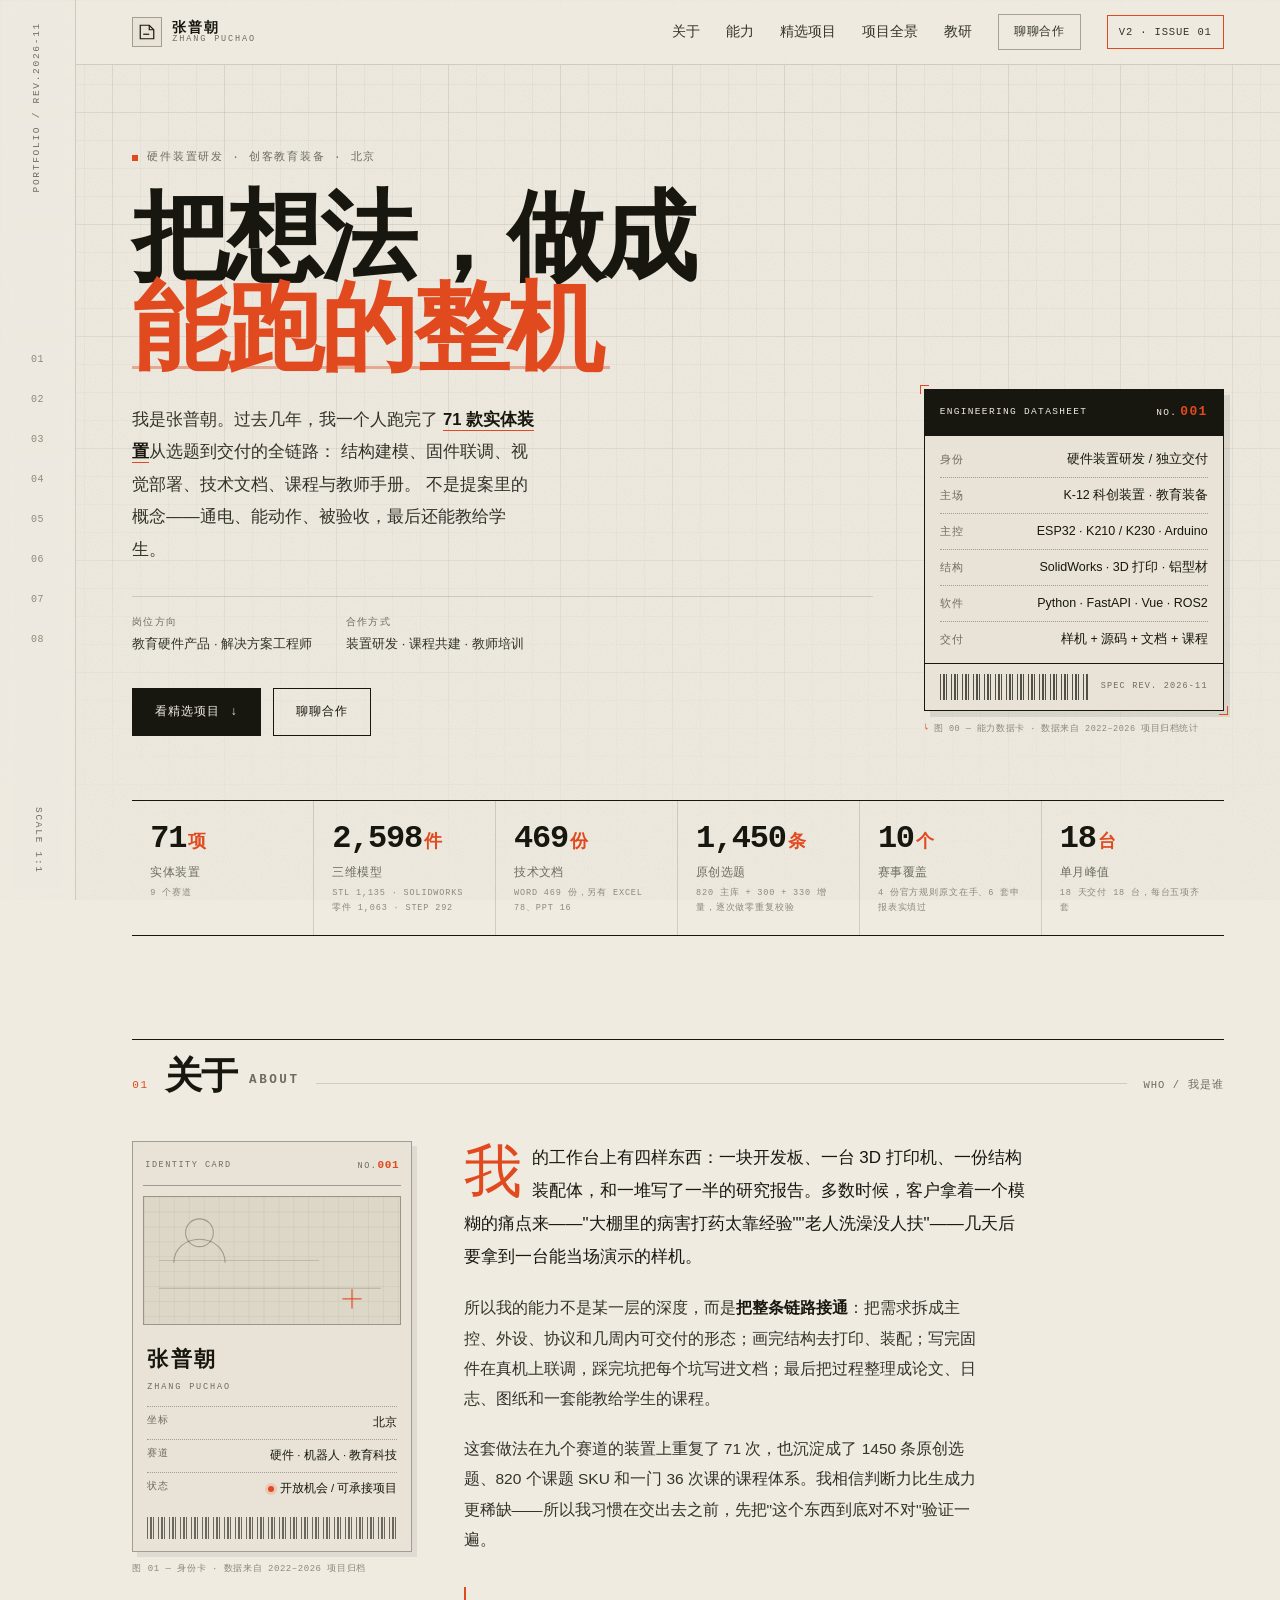
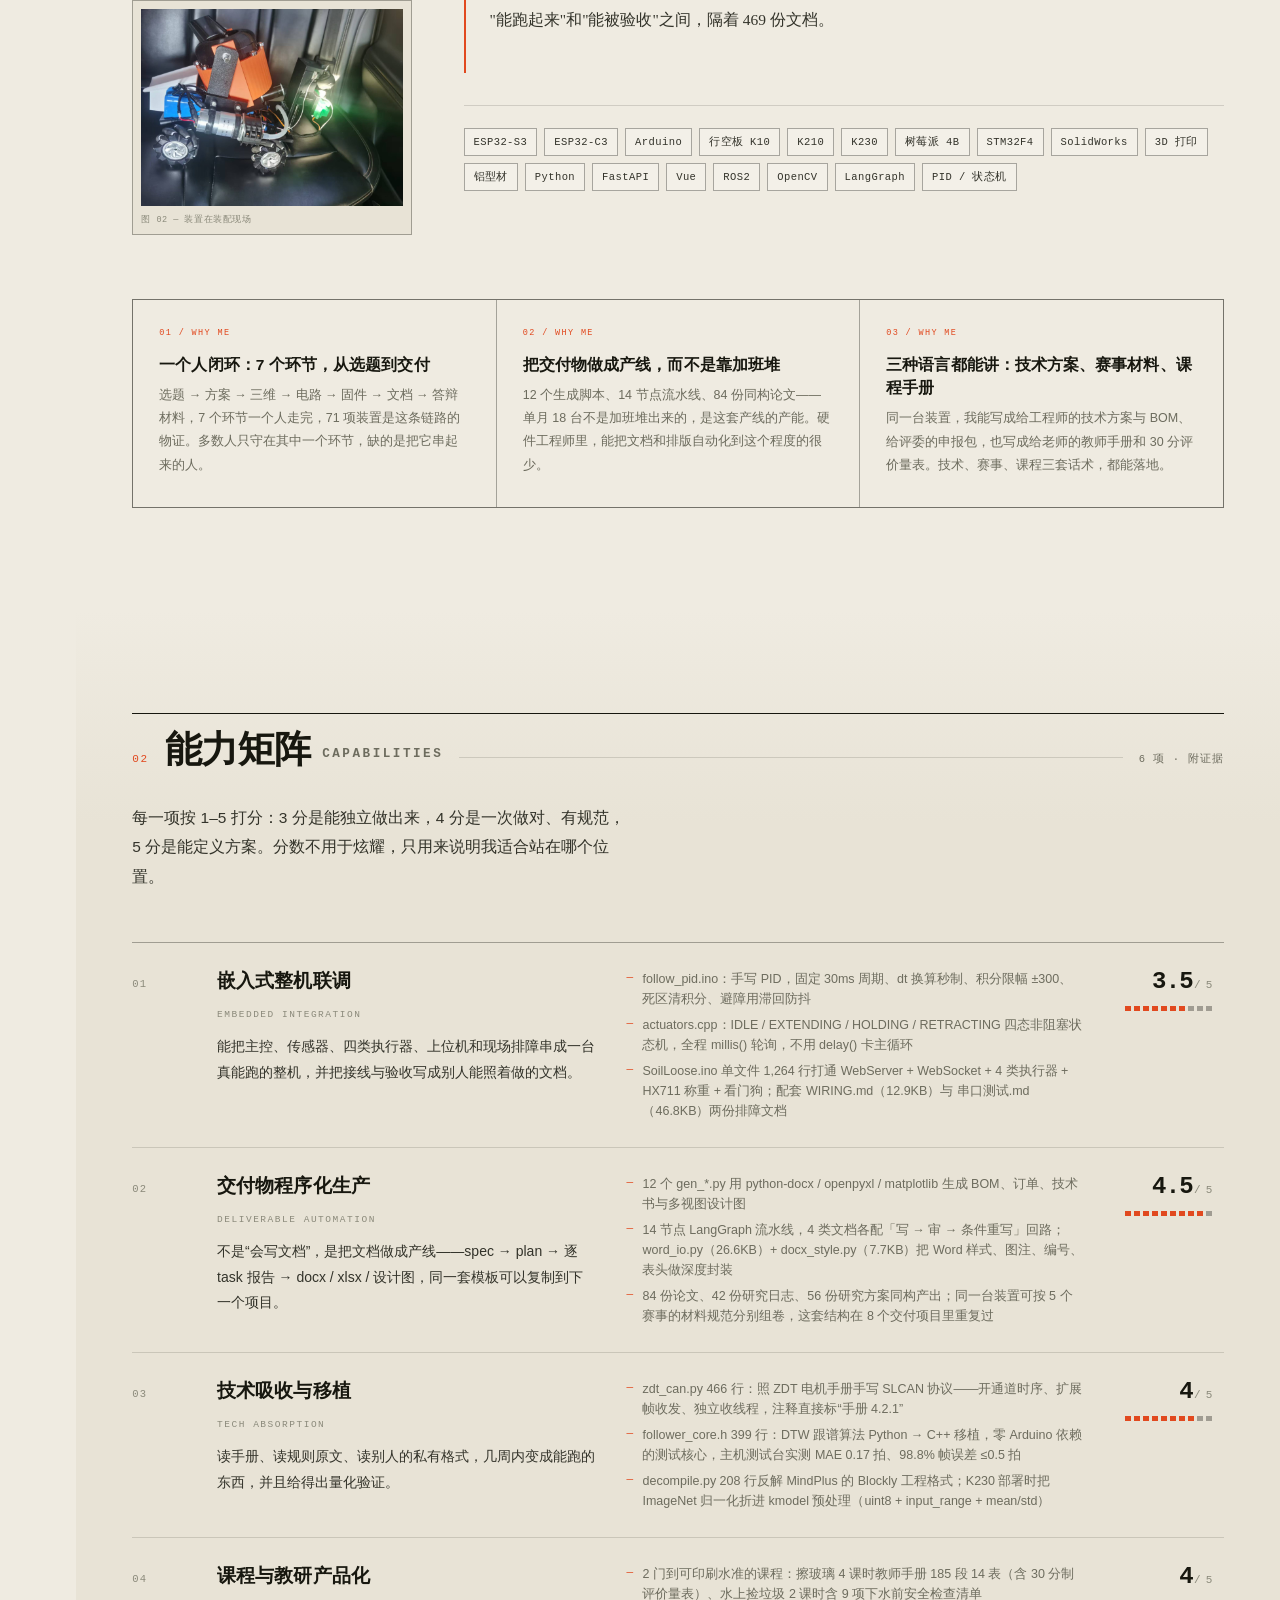
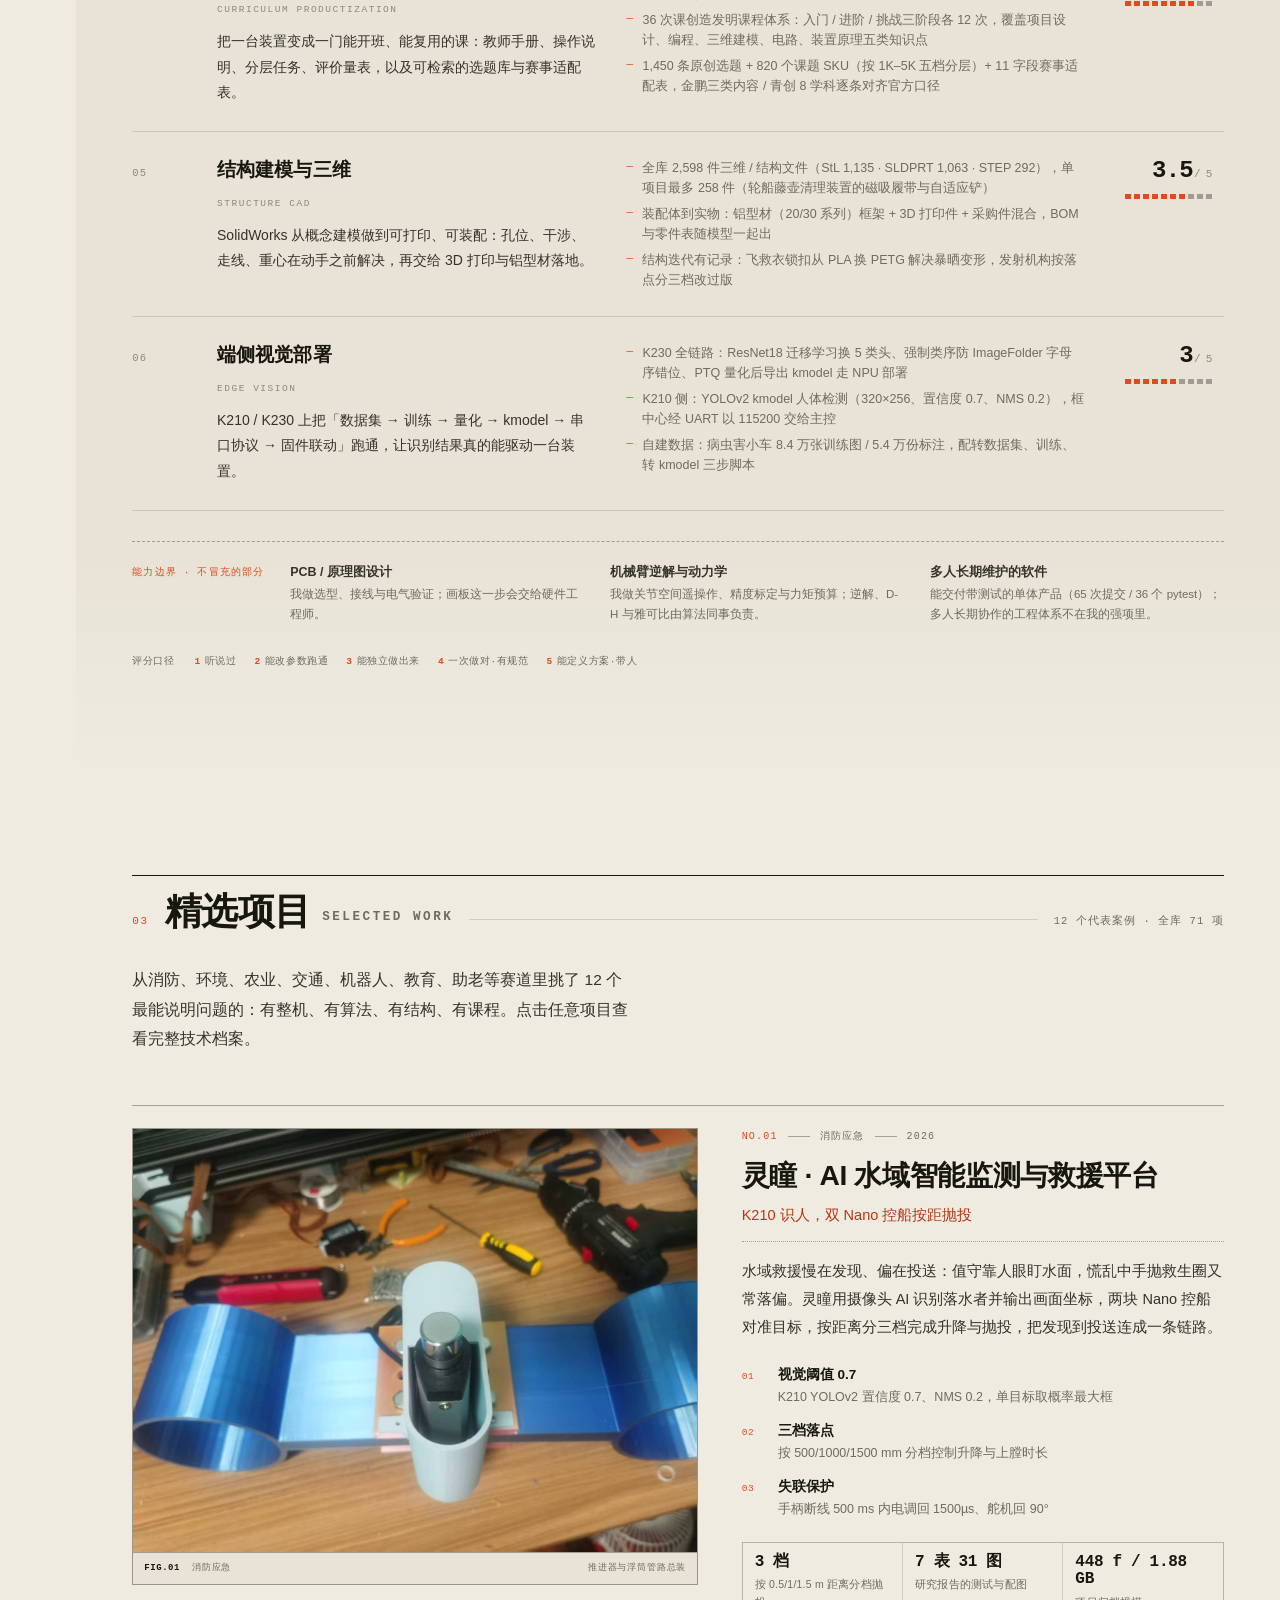
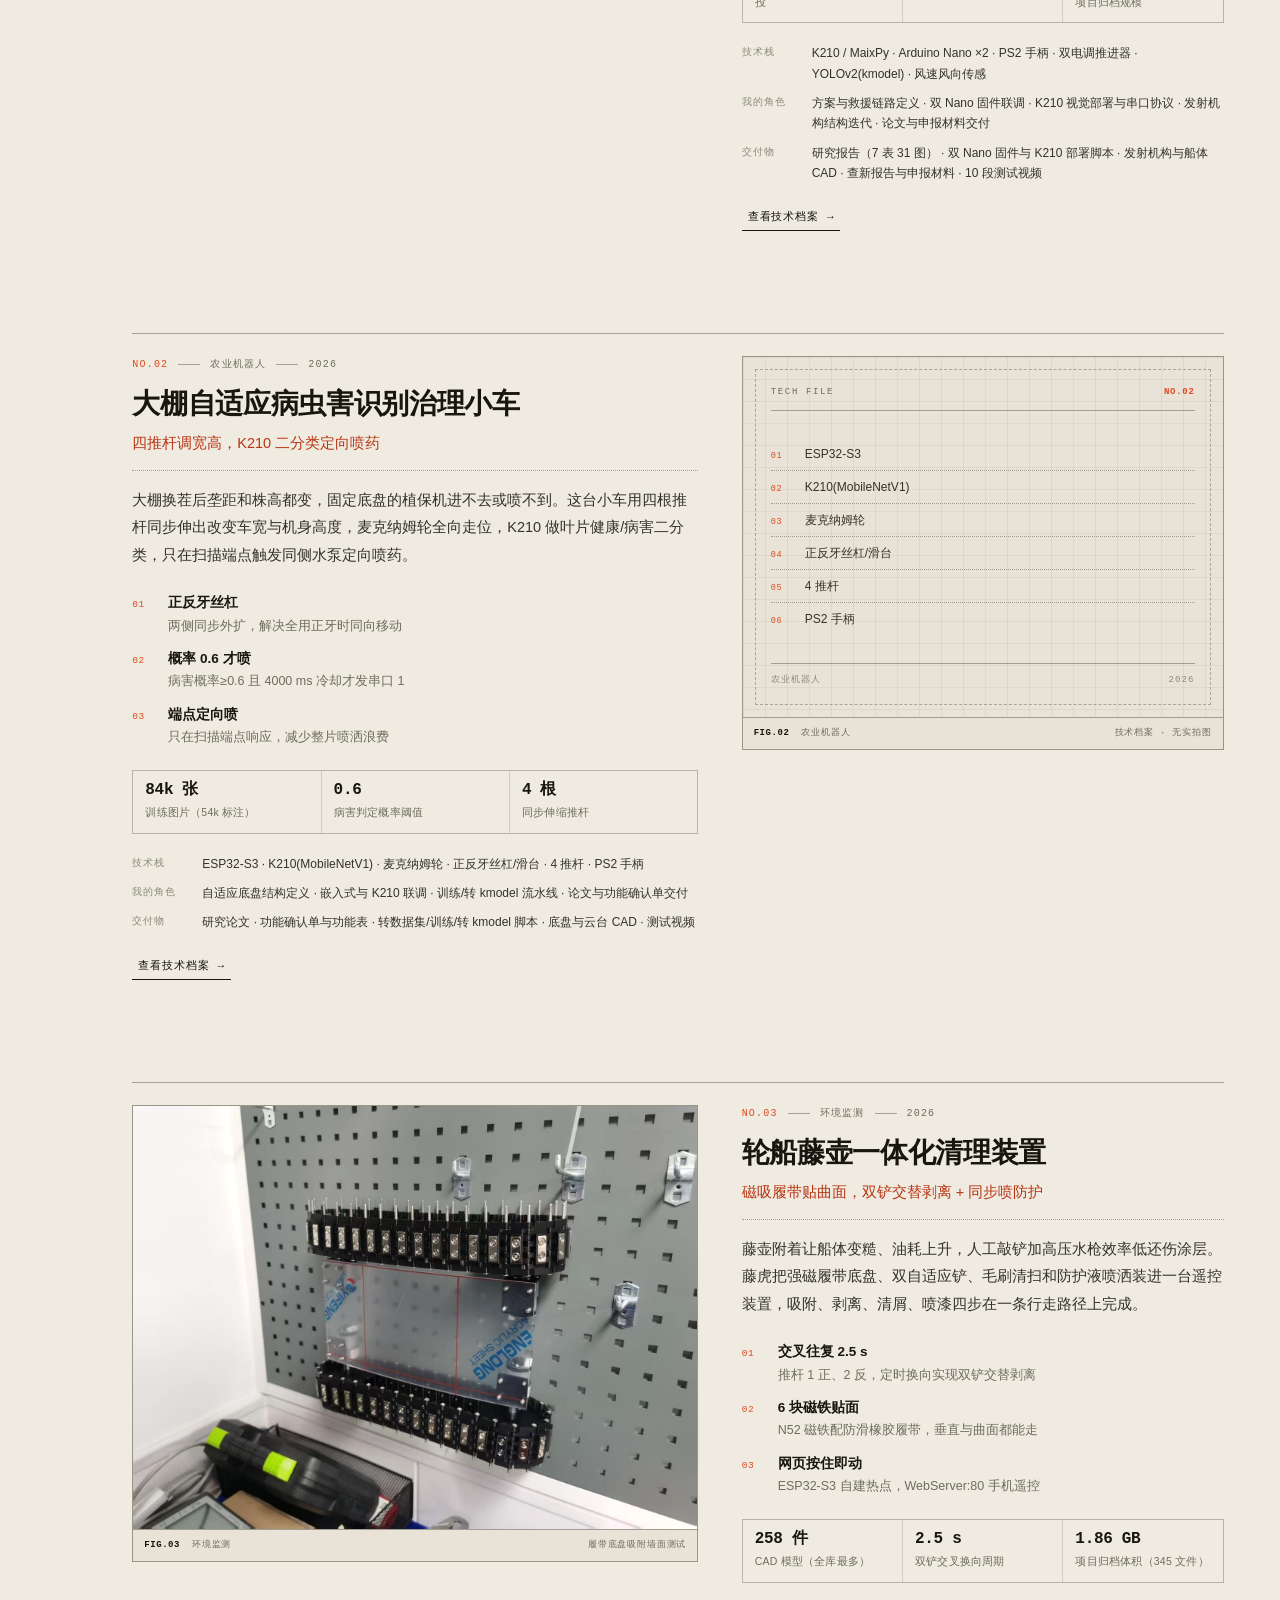
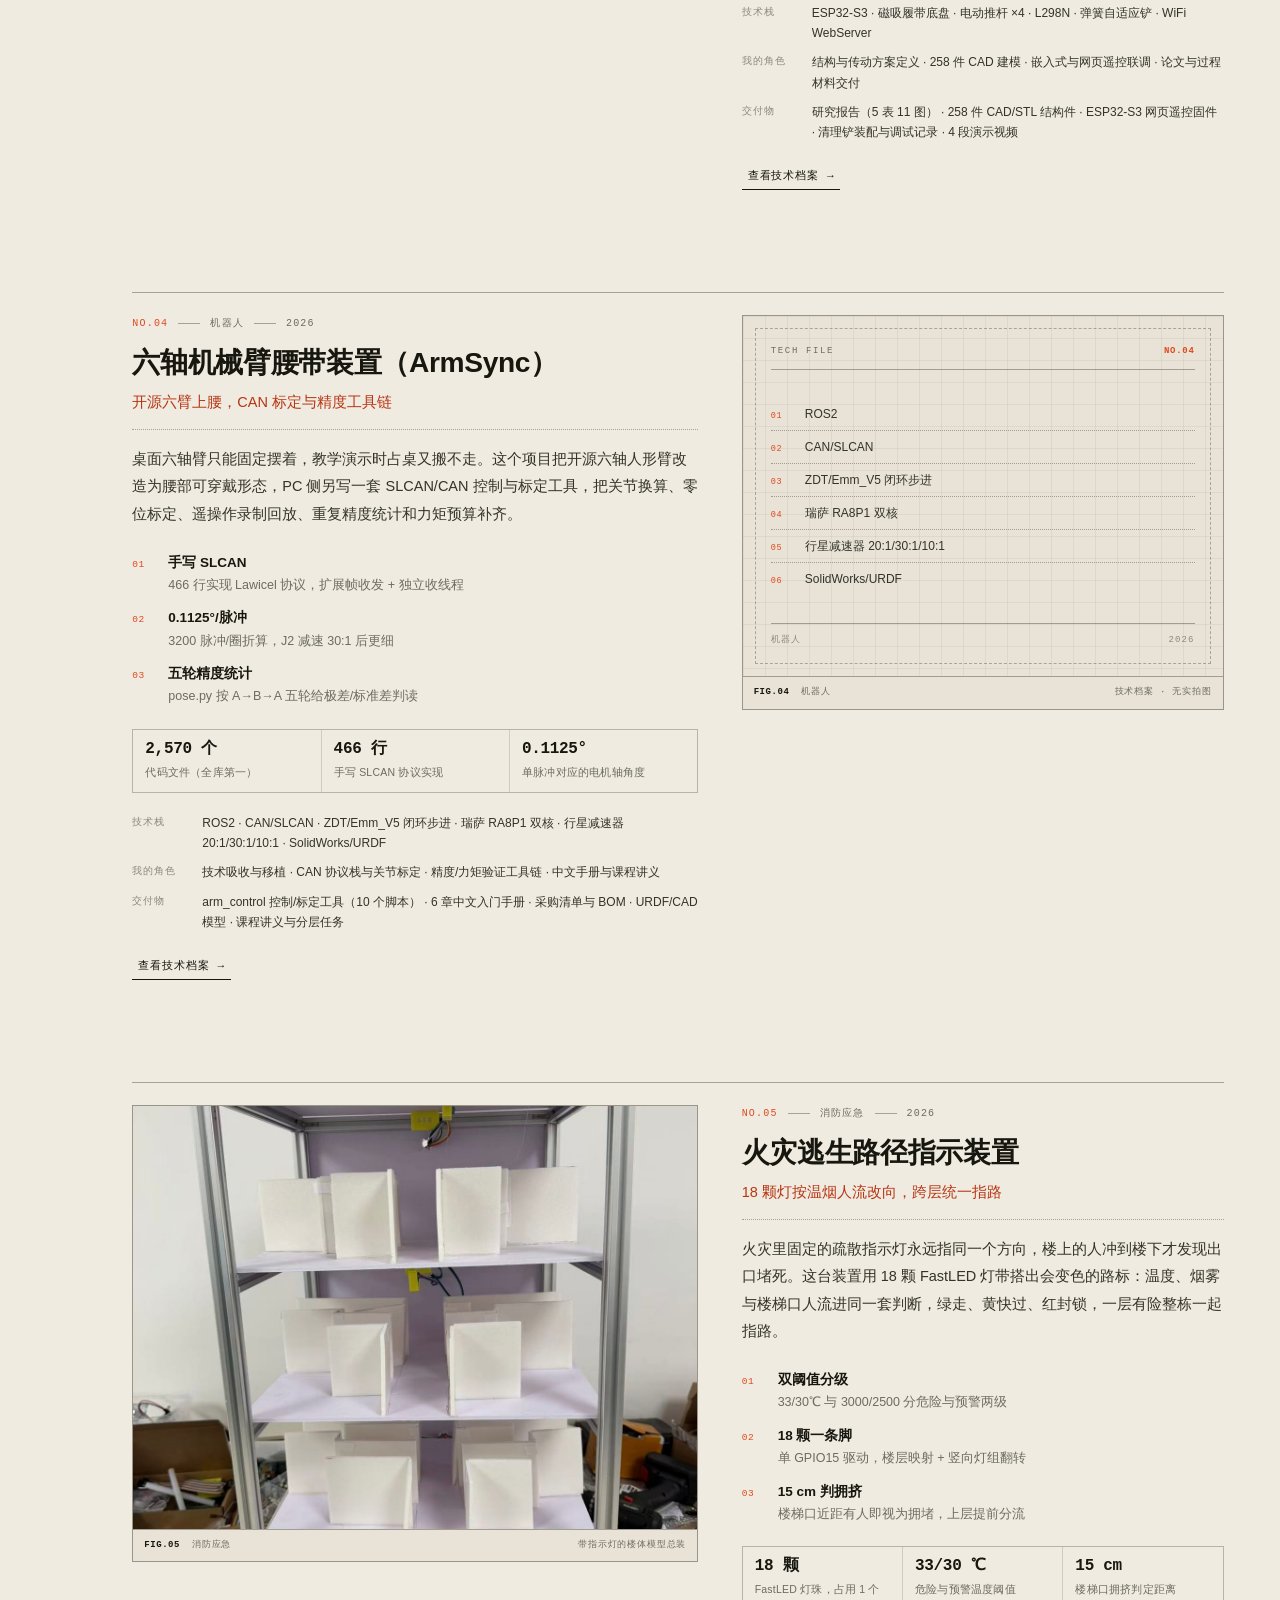
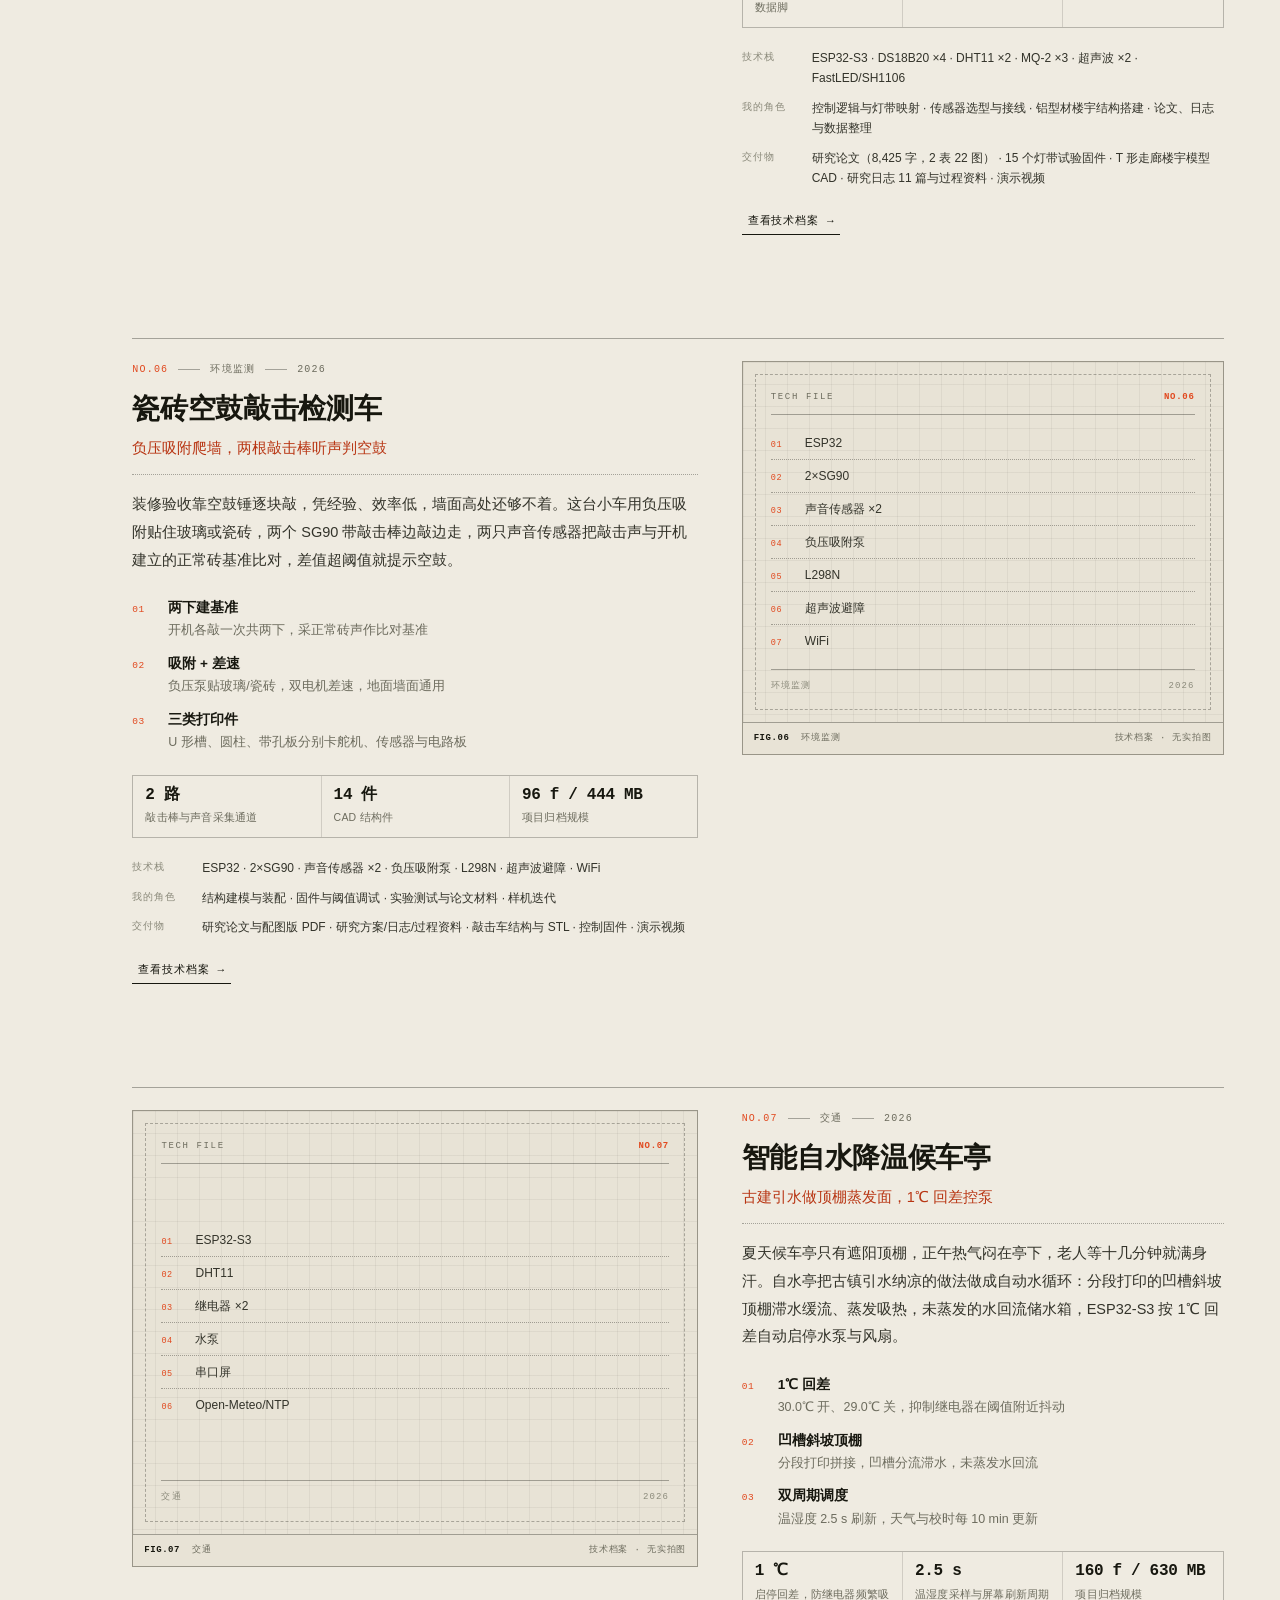
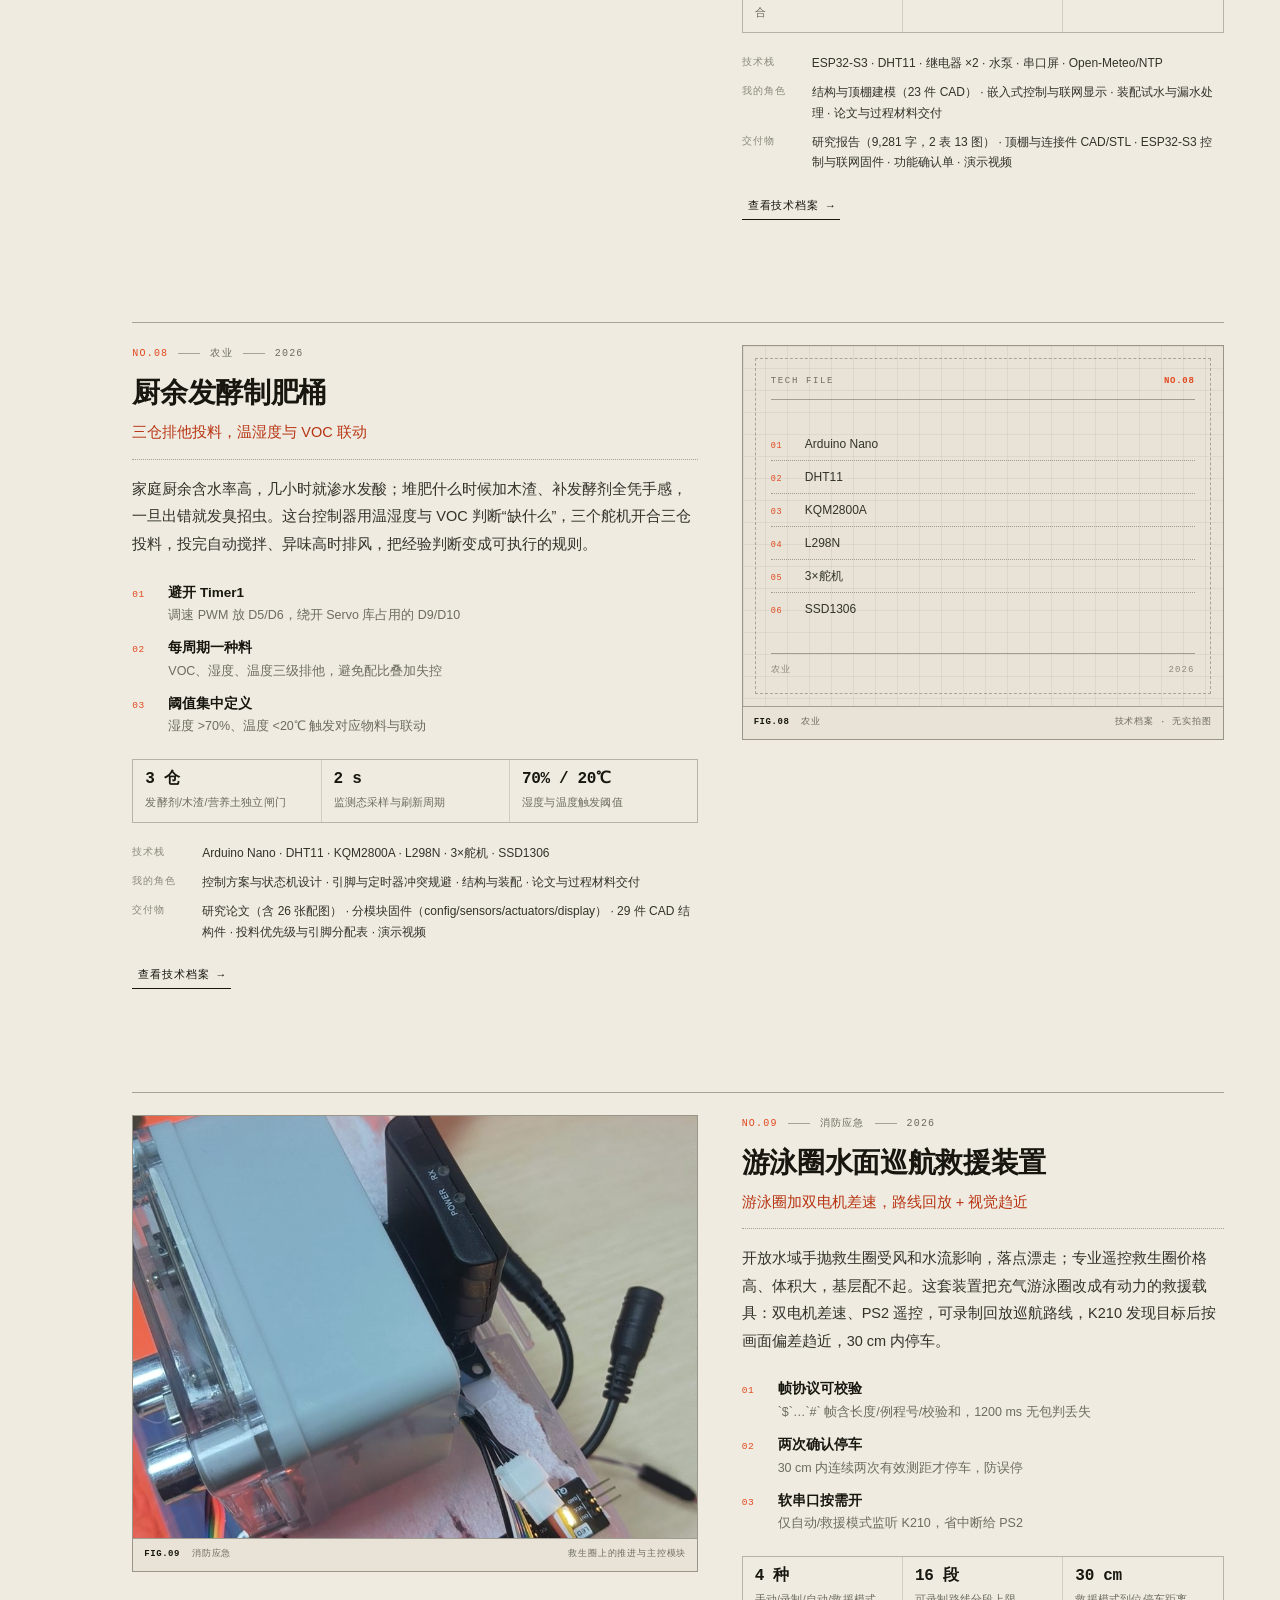
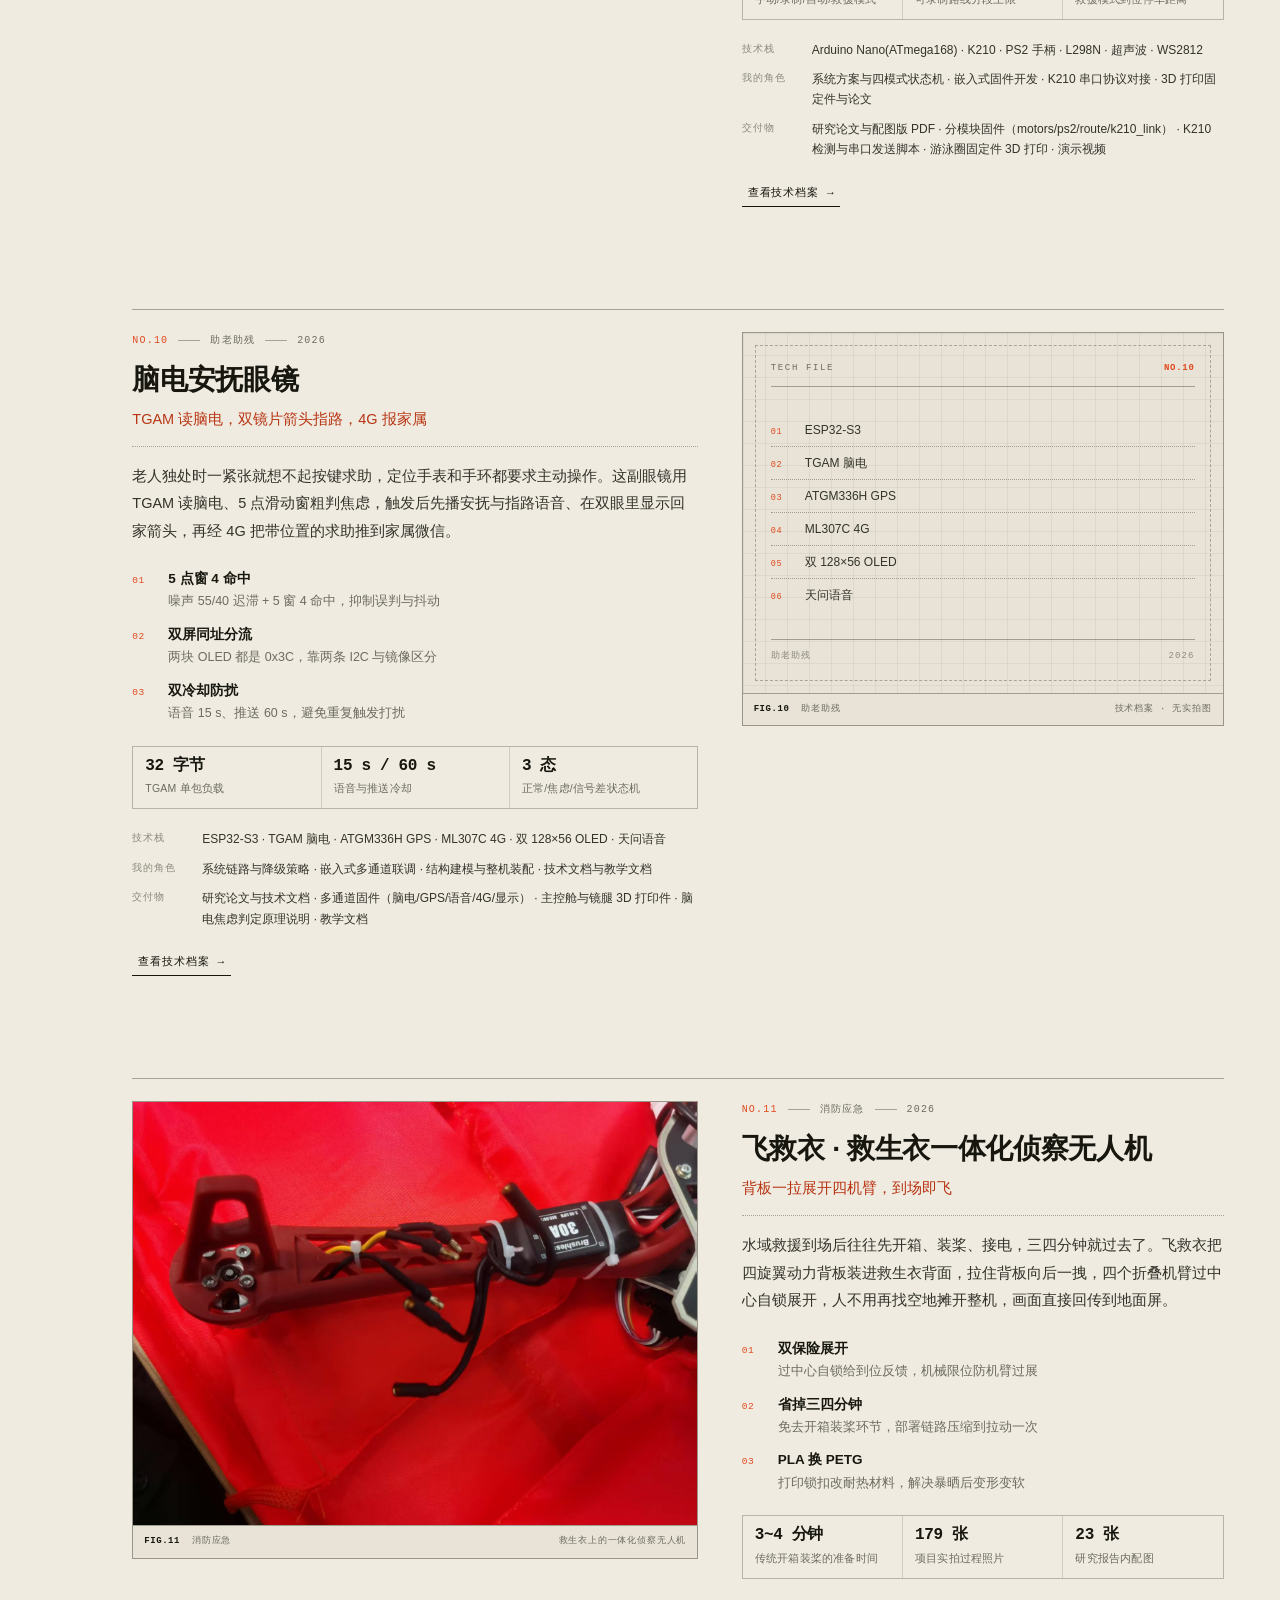
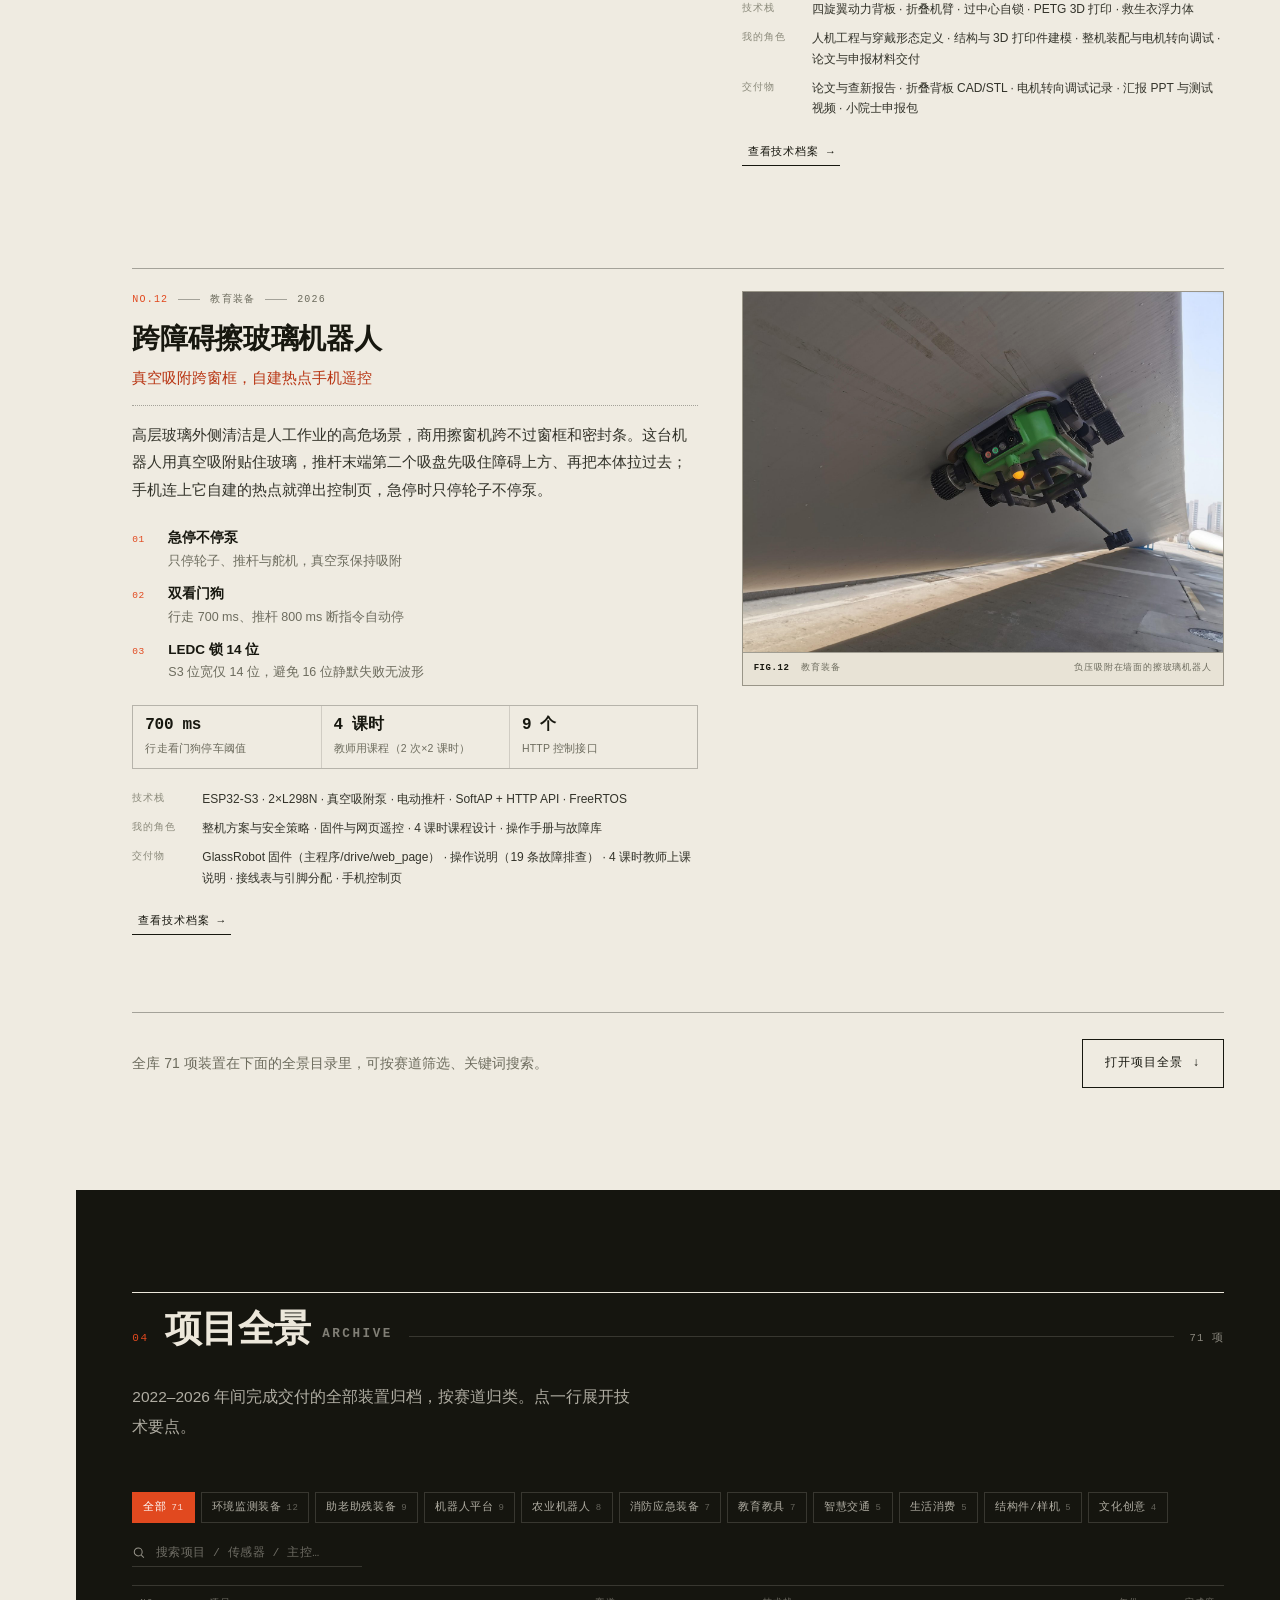
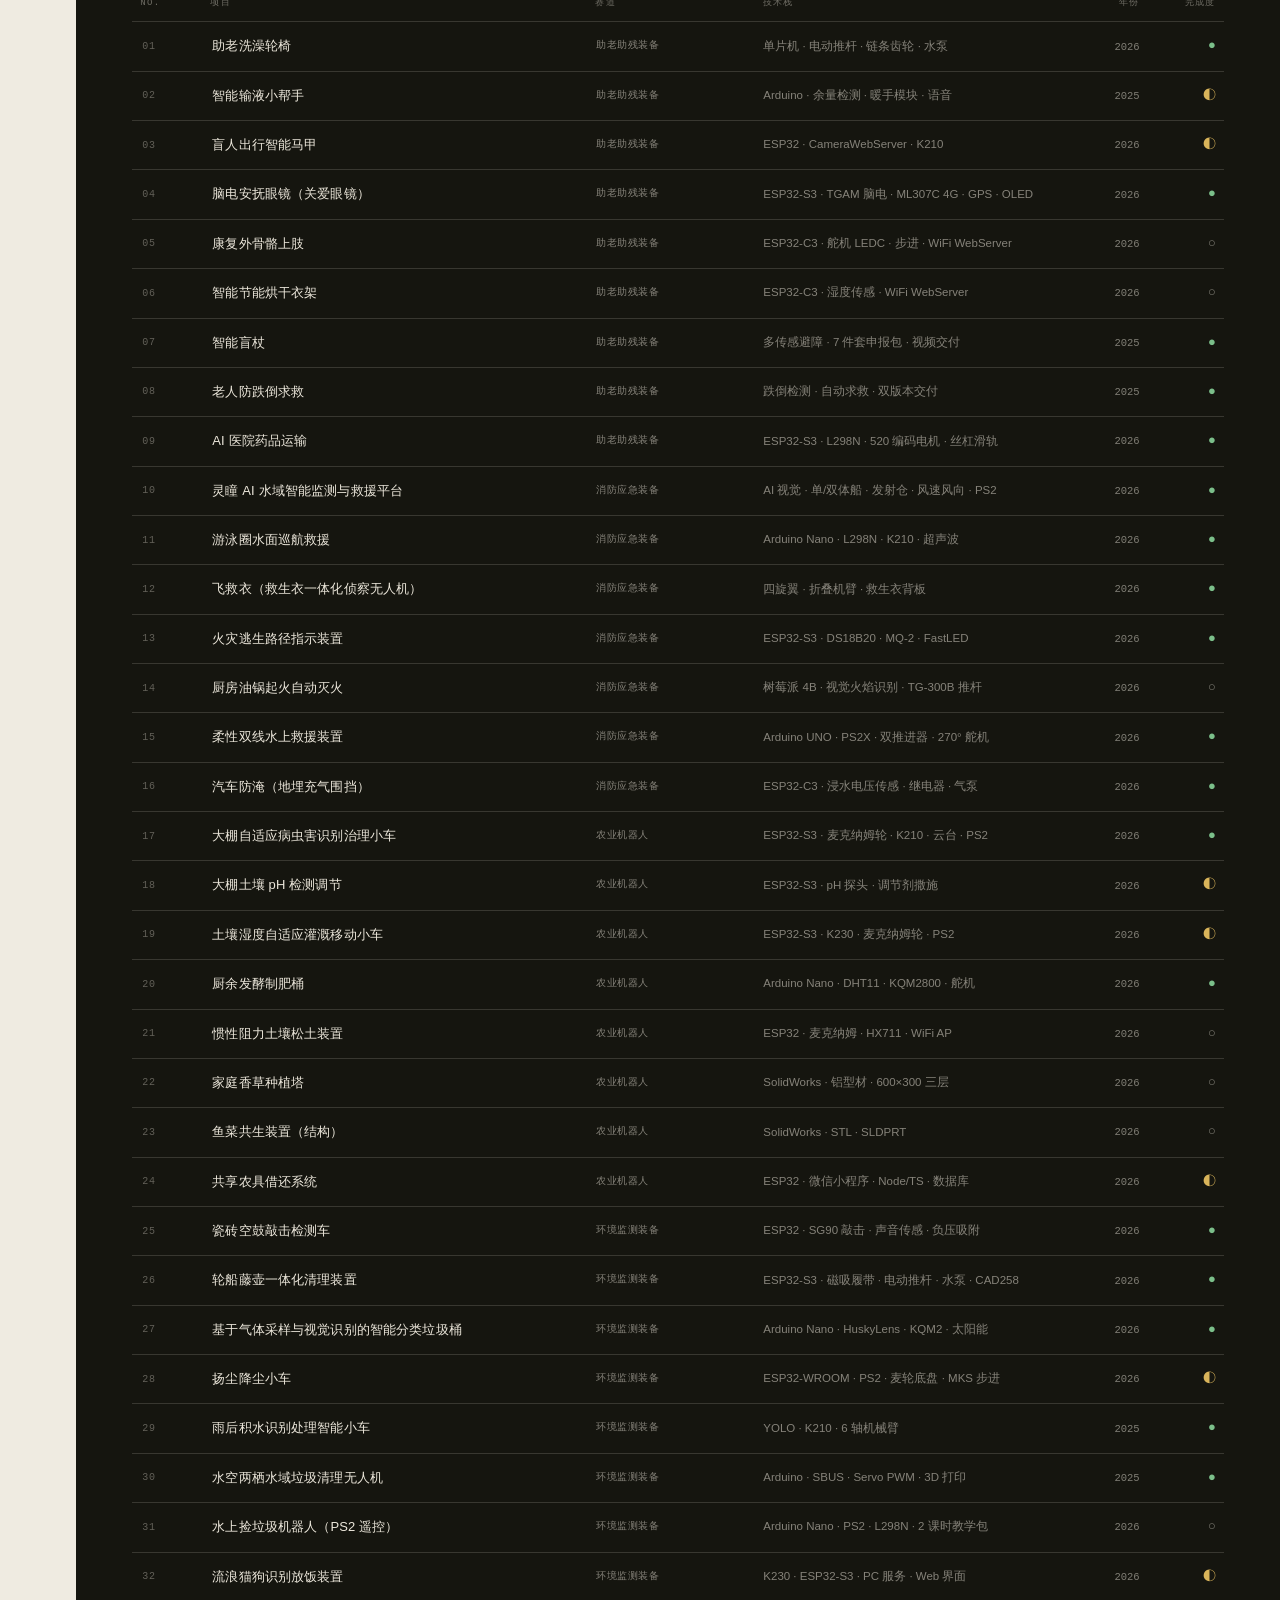
==== commit 6ad106cf: "Deploy: 2026-11-13 17:26" ====
--- a/v1.html
+++ b/v1.html
@@ -66,7 +66,7 @@
     <a href="#archive">项目全景</a>
     <a href="#edu">教研</a>
     <a href="#contact" class="topnav__cta">聊聊合作</a>
-    <a href="index.html" class="topnav__v2" title="打开暗色霓虹版（V2）">V2 · ISSUE 01</a>
+    <a href="index.html" class="topnav__v2" title="打开时装编辑版（V2）">V2 · ISSUE 01</a>
   </nav>
   <button class="navtoggle" id="navtoggle" aria-label="打开菜单" aria-expanded="false"><span></span><span></span></button>
 </header>
@@ -170,7 +170,7 @@
             <div class="barcode idcard__barcode" aria-hidden="true"></div>
           </figcaption>
         </figure>
-        <p class="about__caption">图 01 — 身份卡。需要放真人照片时，取消 index.html 中 idcard__photo 那段的注释即可。</p>
+        <p class="about__caption">图 01 — 身份卡 · 数据来自 2022–2026 项目归档</p>
         <figure class="sidefig">
           <img src="assets/img/hero-1.jpg" alt="装置在装配现场调试" loading="lazy" decoding="async">
           <figcaption>图 02 — 装置在装配现场</figcaption>
@@ -205,7 +205,7 @@
       <span class="shead__rule" aria-hidden="true"></span>
       <span class="shead__note">6 项 · 附证据</span>
     </header>
-    <p class="section__intro">按"能否一次做对、有无工程规范"打分，不按项目数量。分数不高不低，正好说明我适合什么位置。</p>
+    <p class="section__intro">每一项按 1–5 打分：3 分是能独立做出来，4 分是一次做对、有规范，5 分是能定义方案。分数不用于炫耀，只用来说明我适合站在哪个位置。</p>
     <div class="cap" id="cap-list"><!-- JS 注入 --></div>
     <div class="cap__legend">
       <span>评分口径</span>
